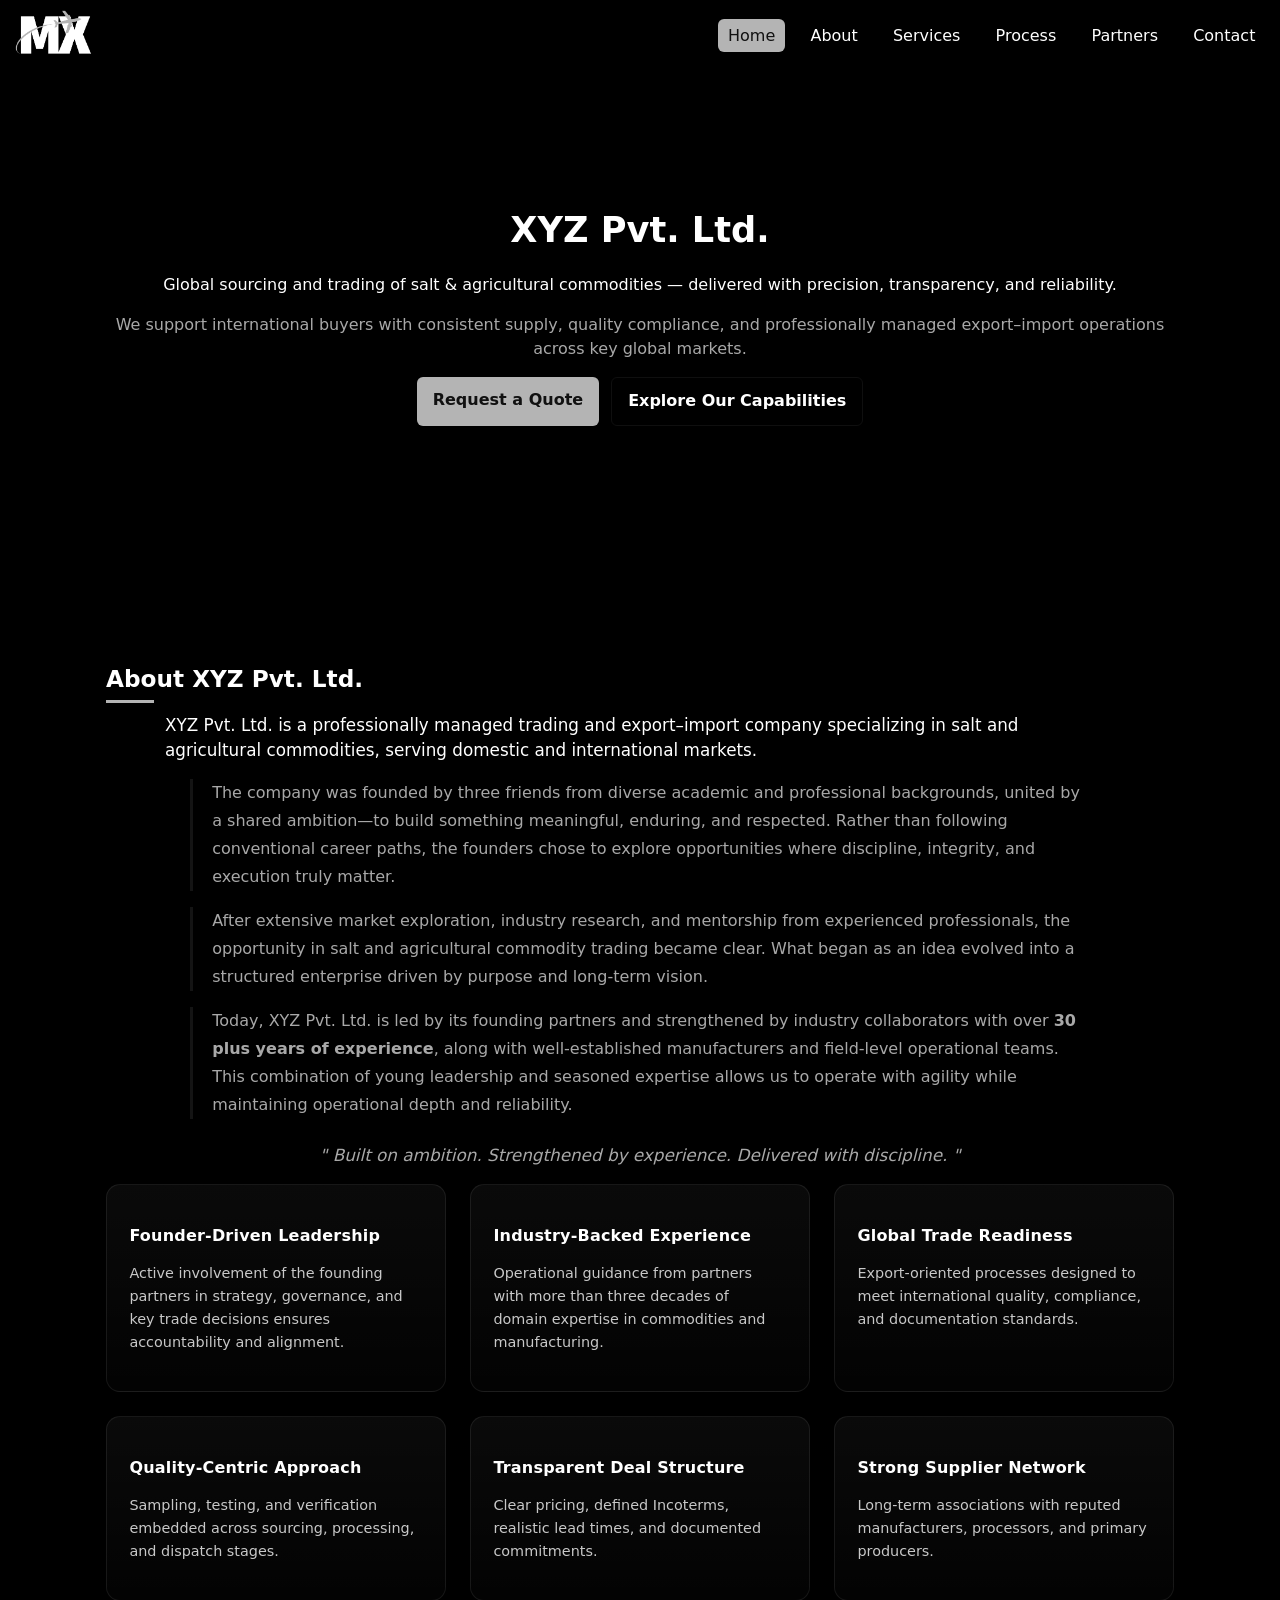
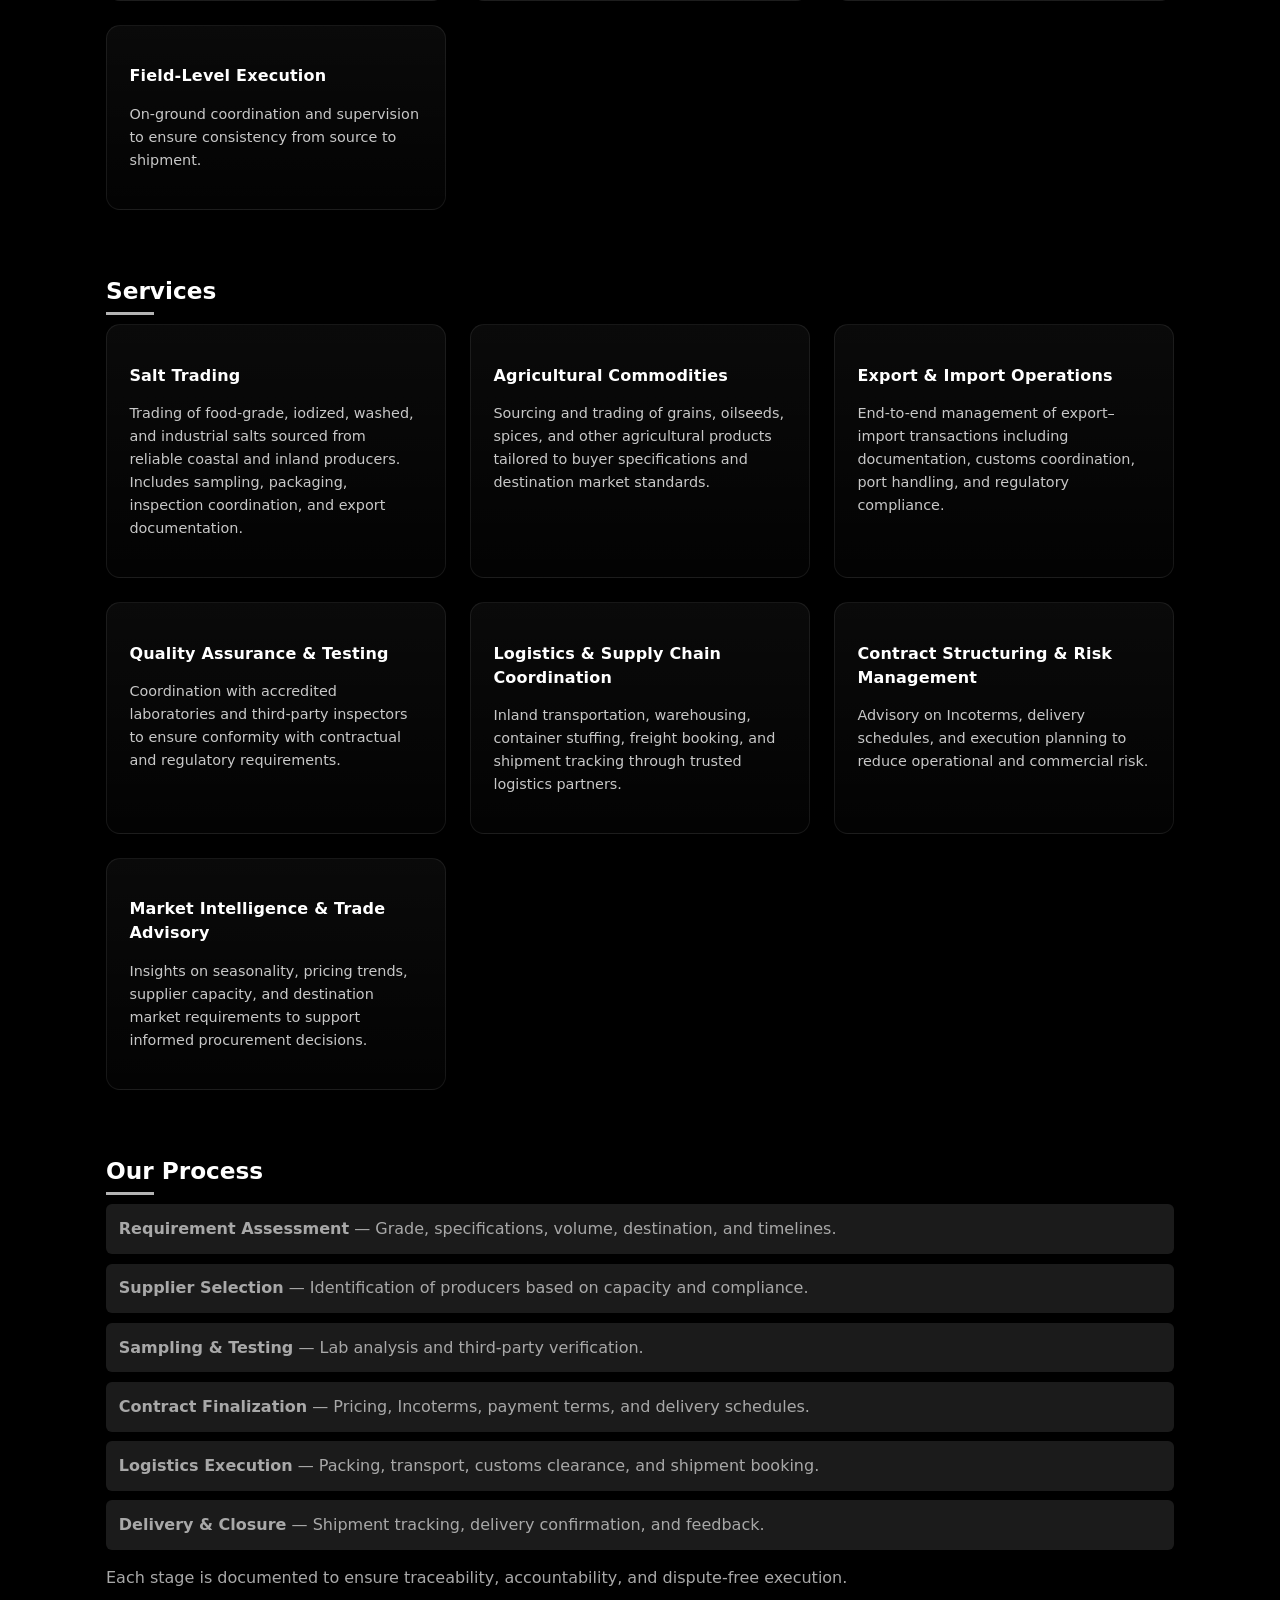
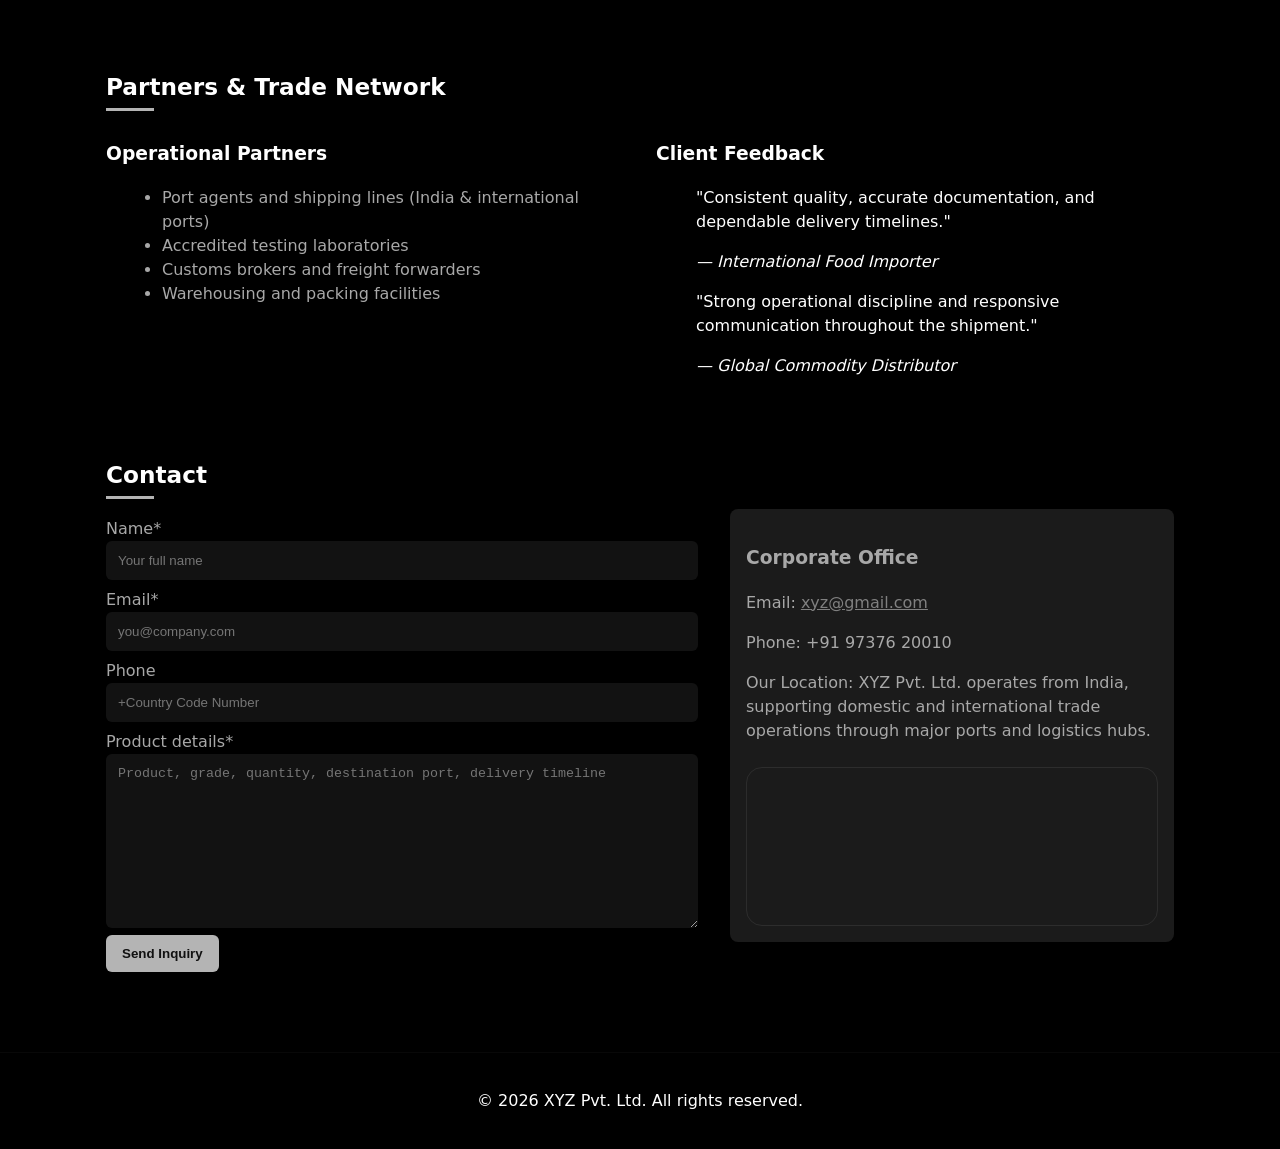
==== index.html @ b4ef2057 "first" ====
<!DOCTYPE html>
<html lang="en">

<head>
  <meta charset="utf-8" />
  <meta name="viewport" content="width=device-width,initial-scale=1" />
  <meta name="description"
    content="XYZ Pvt. Ltd. — trusted global trader of salt & agricultural commodities. Quality sourcing, compliance, logistics and export-import solutions." />
  <title>XYZ Pvt. Ltd. — Salt & Agricultural Commodities</title>
  <link rel="stylesheet" href="style.css" />
</head>

<body>

  <!-- Preloader -->
  <!-- <div id="preloader" class="preloader" aria-hidden="false">
    <div class="preloader-inner">
      <img id="preloader-logo" src="image/placeholder.png" alt="XYZ Pvt. Ltd. logo" onerror="this.style.display='none'">
      <div id="preloader-text" class="preloader-text">XYZ Pvt. Ltd.</div>
    </div>
  </div> -->

  <!-- Header / Navbar -->
  <header class="site-header">
    <nav class="navbar" role="navigation" aria-label="Main navigation">
      <div class="brand">
        <a href="#home" data-scroll>
          <img src="image/logo.png" alt="XYZ Pvt. Ltd. logo" class="logo" id="logo-header"
            onerror="this.style.display='none'">
        </a>
        <span id="firm-name" class="firm-name sr-only">XYZ Pvt. Ltd.</span>
      </div>

      <button id="nav-toggle" class="nav-toggle" aria-expanded="false" aria-controls="main-nav"
        aria-label="Toggle navigation">
        ☰
      </button>

      <ul id="main-nav" class="nav-links">
        <li><a href="#home" data-scroll>Home</a></li>
        <li><a href="#about" data-scroll>About</a></li>
        <li><a href="#services" data-scroll>Services</a></li>
        <li><a href="#process" data-scroll>Process</a></li>
        <li><a href="#partners" data-scroll>Partners</a></li>
        <li><a href="#contact" data-scroll>Contact</a></li>
      </ul>
    </nav>
  </header>

  <!-- Main -->
  <main>

    <!-- Home -->
    <section id="home" class="section hero">
      <div class="container hero-inner">
        <h1>XYZ Pvt. Ltd.</h1>
        <p class="lead">
          Global sourcing and trading of <span class="accent">salt</span> &amp; agricultural commodities —
          delivered with precision, transparency, and reliability.
        </p>
        <p class="muted">
          We support international buyers with consistent supply, quality compliance, and
          professionally managed export–import operations across key global markets.
        </p>
        <div class="hero-cta">
          <a class="btn" href="#contact" data-scroll>Request a Quote</a>
          <a class="btn ghost" href="#services" data-scroll>Explore Our Capabilities</a>
        </div>
      </div>
    </section>

    <!-- About -->
    <!-- <section id="about" class="section about">
      <div class="container">
        <h2 class="heading">About XYZ Pvt. Ltd.</h2>
        <p class="lead">
          XYZ Pvt. Ltd. is a professionally managed trading and export–import company specializing in
          salt and agricultural commodities for industrial, food, and commercial applications.
        </p>
        <p class="lead">
          Our business is built on disciplined sourcing, quality assurance, and structured logistics.
          We work closely with producers, processors, laboratories, and logistics partners to ensure
          that every shipment meets agreed specifications, regulatory standards, and delivery timelines.
        </p>

        <div class="grid-3">
          <article class="card">
            <h3>Global Reach</h3>
            <p>
              Active trade channels across domestic and international markets,
              supported by port-based logistics and export-ready supply chains.
            </p>
          </article>
          <article class="card">
            <h3>Quality & Compliance</h3>
            <p>
              Sampling, laboratory testing, documentation, and third-party inspection
              aligned with food-grade, industrial, and export standards.
            </p>
          </article>
          <article class="card">
            <h3>Professional Governance</h3>
            <p>
              Transparent pricing, clear contracts, defined Incoterms,
              and realistic delivery commitments for predictable outcomes.
            </p>
          </article>
        </div>
      </div>
    </section> -->

    <section id="about" class="section about">
      <div class="container">
        <h2 class="heading">About XYZ Pvt. Ltd.</h2>

        <p class="lead">
          XYZ Pvt. Ltd. is a professionally managed trading and export–import company
          specializing in salt and agricultural commodities, serving domestic and
          international markets.
        </p>

        <p class="story">
          The company was founded by three friends from diverse academic and professional
          backgrounds, united by a shared ambition—to build something meaningful,
          enduring, and respected. Rather than following conventional career paths,
          the founders chose to explore opportunities where discipline, integrity,
          and execution truly matter.
        </p>

        <p class="story">
          After extensive market exploration, industry research, and mentorship from
          experienced professionals, the opportunity in salt and agricultural
          commodity trading became clear. What began as an idea evolved into a
          structured enterprise driven by purpose and long-term vision.
        </p>

        <p class="story">
          Today, XYZ Pvt. Ltd. is led by its founding partners and strengthened by
          industry collaborators with over <strong>30 plus years of experience</strong>,
          along with well-established manufacturers and field-level operational teams.
          This combination of young leadership and seasoned expertise allows us to
          operate with agility while maintaining operational depth and reliability.
        </p>

        <p class="muted lead">
          " Built on ambition. Strengthened by experience. Delivered with discipline. "
        </p>

        <div class="grid-3">
          <article class="card">
            <h3>Founder-Driven Leadership</h3>
            <p>
              Active involvement of the founding partners in strategy, governance,
              and key trade decisions ensures accountability and alignment.
            </p>
          </article>

          <article class="card">
            <h3>Industry-Backed Experience</h3>
            <p>
              Operational guidance from partners with more than three decades of
              domain expertise in commodities and manufacturing.
            </p>
          </article>

          <article class="card">
            <h3>Global Trade Readiness</h3>
            <p>
              Export-oriented processes designed to meet international quality,
              compliance, and documentation standards.
            </p>
          </article>

          <article class="card">
            <h3>Quality-Centric Approach</h3>
            <p>
              Sampling, testing, and verification embedded across sourcing,
              processing, and dispatch stages.
            </p>
          </article>

          <article class="card">
            <h3>Transparent Deal Structure</h3>
            <p>
              Clear pricing, defined Incoterms, realistic lead times, and documented
              commitments.
            </p>
          </article>

          <article class="card">
            <h3>Strong Supplier Network</h3>
            <p>
              Long-term associations with reputed manufacturers, processors, and
              primary producers.
            </p>
          </article>

          <article class="card">
            <h3>Field-Level Execution</h3>
            <p>
              On-ground coordination and supervision to ensure consistency from
              source to shipment.
            </p>
          </article>
        </div>
      </div>
    </section>


    <!-- Services -->
    <!-- <section id="services" class="section services">
      <div class="container">
        <h2 class="heading">Services</h2>

        <div class="service-list">
          <div class="service">
            <h3>Salt Trading</h3>
            <p>
              Trading of food-grade, iodized, washed, and industrial salts sourced from
              reliable coastal and inland producers. Services include sampling, packaging,
              inspection coordination, and export documentation.
            </p>
          </div>

          <div class="service">
            <h3>Agricultural Commodities</h3>
            <p>
              Sourcing and trading of grains, oilseeds, spices, and other agricultural products.
              Bulk contracts, quality verification, and shipment planning tailored to buyer requirements.
            </p>
          </div>

          <div class="service">
            <h3>Export & Import Operations</h3>
            <p>
              End-to-end management of export–import transactions including documentation,
              customs coordination, port handling, and regulatory compliance.
            </p>
          </div>

          <div class="service">
            <h3>Logistics & Warehousing</h3>
            <p>
              Inland transportation, consolidation, port warehousing, container stuffing,
              and ocean freight coordination through trusted logistics partners.
            </p>
          </div>

          <div class="service">
            <h3>Market Intelligence & Support</h3>
            <p>
              Guidance on seasonal availability, pricing trends, supplier capacity,
              and destination market requirements to support informed procurement decisions.
            </p>
          </div>
        </div>
      </div>
    </section> -->

    <section id="services" class="section services">
      <div class="container">
        <h2 class="heading">Services</h2>

        <div class="grid-3">
          <div class="card">
            <h3>Salt Trading</h3>
            <p>
              Trading of food-grade, iodized, washed, and industrial salts sourced from
              reliable coastal and inland producers. Includes sampling, packaging,
              inspection coordination, and export documentation.
            </p>
          </div>

          <div class="card">
            <h3>Agricultural Commodities</h3>
            <p>
              Sourcing and trading of grains, oilseeds, spices, and other agricultural
              products tailored to buyer specifications and destination market standards.
            </p>
          </div>

          <div class="card">
            <h3>Export & Import Operations</h3>
            <p>
              End-to-end management of export–import transactions including documentation,
              customs coordination, port handling, and regulatory compliance.
            </p>
          </div>

          <div class="card">
            <h3>Quality Assurance & Testing</h3>
            <p>
              Coordination with accredited laboratories and third-party inspectors to
              ensure conformity with contractual and regulatory requirements.
            </p>
          </div>

          <div class="card">
            <h3>Logistics & Supply Chain Coordination</h3>
            <p>
              Inland transportation, warehousing, container stuffing, freight booking,
              and shipment tracking through trusted logistics partners.
            </p>
          </div>

          <div class="card">
            <h3>Contract Structuring & Risk Management</h3>
            <p>
              Advisory on Incoterms, delivery schedules, and execution planning to
              reduce operational and commercial risk.
            </p>
          </div>

          <div class="card">
            <h3>Market Intelligence & Trade Advisory</h3>
            <p>
              Insights on seasonality, pricing trends, supplier capacity, and destination
              market requirements to support informed procurement decisions.
            </p>
          </div>
        </div>
      </div>
    </section>


    <!-- Process -->
    <section id="process" class="section process">
      <div class="container">
        <h2 class="heading">Our Process</h2>

        <ol class="process-steps">
          <li><strong>Requirement Assessment</strong> — Grade, specifications, volume, destination, and timelines.</li>
          <li><strong>Supplier Selection</strong> — Identification of producers based on capacity and compliance.</li>
          <li><strong>Sampling & Testing</strong> — Lab analysis and third-party verification.</li>
          <li><strong>Contract Finalization</strong> — Pricing, Incoterms, payment terms, and delivery schedules.</li>
          <li><strong>Logistics Execution</strong> — Packing, transport, customs clearance, and shipment booking.</li>
          <li><strong>Delivery & Closure</strong> — Shipment tracking, delivery confirmation, and feedback.</li>
        </ol>

        <p class="muted">
          Each stage is documented to ensure traceability, accountability, and dispute-free execution.
        </p>
      </div>
    </section>


    <!-- Partners -->
    <section id="partners" class="section partners">
      <div class="container">
        <h2 class="heading">Partners & Trade Network</h2>

        <div class="grid-2">
          <div>
            <h3>Operational Partners</h3>
            <ul class="muted">
              <li>Port agents and shipping lines (India & international ports)</li>
              <li>Accredited testing laboratories</li>
              <li>Customs brokers and freight forwarders</li>
              <li>Warehousing and packing facilities</li>
            </ul>
          </div>

          <div>
            <h3>Client Feedback</h3>
            <blockquote>
              <p>
                "Consistent quality, accurate documentation, and dependable delivery timelines."
              </p>
              <cite>— International Food Importer</cite>
            </blockquote>
            <blockquote>
              <p>
                "Strong operational discipline and responsive communication throughout the shipment."
              </p>
              <cite>— Global Commodity Distributor</cite>
            </blockquote>
          </div>
        </div>
      </div>
    </section>

    <!-- Contact -->
    <section id="contact" class="section contact-section">
      <div class="container">
        <h2 class="heading">Contact</h2>

        <div class="contact-grid">
          <form id="contactForm" class="form" aria-label="Contact form">
            <label for="name">Name*</label>
            <input id="name" name="name" type="text" required placeholder="Your full name" />

            <label for="email">Email*</label>
            <input id="email" name="email" type="email" required placeholder="you@company.com" />

            <label for="phone">Phone</label>
            <input id="phone" name="phone" type="tel" placeholder="+Country Code Number" />

            <label for="message">Product details*</label>
            <textarea id="message" name="message" rows="10" required
              placeholder="Product, grade, quantity, destination port, delivery timeline"></textarea>

            <button type="submit" class="btn">Send Inquiry</button>
            <p id="form-status" class="form-status" aria-live="polite"></p>
          </form>

          <aside class="contact-info">
            <h3>Corporate Office</h3>
            <p>Email: <a href="mailto:xyz@gmail.com">xyz@gmail.com</a></p>
            <p>Phone: +91 97376 20010</p>
            <!-- <div class="container"> -->
        <p class="muted">
          Our Location: XYZ Pvt. Ltd. operates from India, supporting domestic and international
          trade operations through major ports and logistics hubs.
        </p>

        <div class="map-wrapper">
          <iframe
            src="https://www.google.com/maps/embed?pb=!1m18!1m12!1m3!1d692.6682252369142!2d72.84604898064352!3d21.262057048034613!2m3!1f0!2f0!3f0!3m2!1i1024!2i768!4f13.1!3m3!1m2!1s0x3be049526414a4d9%3A0xac542e22369ca50b!2sCity%20Heart%20Commercial!5e0!3m2!1sen!2sin!4v1771260031840!5m2!1sen!2sin"
            width=auto height="auto" style="border:0;" allowfullscreen="" loading="lazy"
            referrerpolicy="no-referrer-when-downgrade"></iframe>
        </div>
      <!-- </div> -->
            
          </aside>
        </div>
      </div>
    </section>

    <!-- Map
    <section id="map" class="section map-section">
      <div class="container">
        <h2 class="heading">Our Location</h2>

        <p class="muted">
          XYZ Pvt. Ltd. operates from India, supporting domestic and international
          trade operations through major ports and logistics hubs.
        </p>

        <div class="map-wrapper">
          <iframe
            src="https://www.google.com/maps/embed?pb=!1m18!1m12!1m3!1d692.6682252369142!2d72.84604898064352!3d21.262057048034613!2m3!1f0!2f0!3f0!3m2!1i1024!2i768!4f13.1!3m3!1m2!1s0x3be049526414a4d9%3A0xac542e22369ca50b!2sCity%20Heart%20Commercial!5e0!3m2!1sen!2sin!4v1771260031840!5m2!1sen!2sin"
            width="1050" height="450" style="border:0;" allowfullscreen="" loading="lazy"
            referrerpolicy="no-referrer-when-downgrade"></iframe>
        </div>
      </div>
    </section> -->


  </main>

  <!-- Footer -->
  <footer class="site-footer">
    <div class="container footer-inner">
      <p>
        &copy; <span id="year"></span> XYZ Pvt. Ltd. All rights reserved.
      </p>
    </div>
  </footer>

  <button class="scroll-to-top" id="backToTop" aria-label="Back to top">↑</button>

  <script src="script.js"></script>
</body>

</html>
---- style.css ----
/* style.css - black/white corporate with orange accent */
/* Variables */
:root {
  --bg: #000000;
  --panel: #1b1b1b;
  --muted: #a8a8a8;
  --muted1: #c8c8c8;
  --accent: #b4b4b4;   /*off white */
  --white: #ffffff;
  --max-w: 1100px;
  --radius: 8px;
}

/* Reset & base */
* {
  box-sizing: border-box
}

html,
body {
  height: 100%
}

body {
  margin: 0;
  background: var(--bg);
  color: var(--white);
  font-family: Inter, system-ui, -apple-system, 'Segoe UI', Roboto, 'Helvetica Neue', Arial;
  -webkit-font-smoothing: antialiased;
  -moz-osx-font-smoothing: grayscale;
  line-height: 1.5;
}

.container {
  max-width: var(--max-w);
  margin: 0 auto;
  padding: 0 1rem
}

/* Preloader */
.preloader {
  position: fixed;
  inset: 0;
  display: flex;
  align-items: center;
  justify-content: center;
  background: #000;
  z-index: 9999;
  transition: opacity .45s ease;
}

.preloader-inner {
  text-align: center
}

.preloader img {
  height: 100px;
  display: block;
  margin: 0 auto 0.5rem;
  filter: drop-shadow(0 6px 20px rgba(0, 0, 0, 0.6))
}

.preloader-text {
  font-weight: 700;
  font-size: 1.25rem;
  color: var(--white);
  opacity: .95
}

/* Header */
nav {
  transition: top 0.4s ease;
  position: sticky;
  top: 0;
  width: 100%;
  z-index: 999;
}
/* Transparent Navbar with blur */
.navbar {
  position: fixed;
  top: 0;
  width: 100%;
  display: flex;
  justify-content: space-between;
  align-items: center;
  padding: 10px 15px;
  background: transparent;
  transition: top 0.4s ease-in-out;
  z-index: 1000;
}

.navbar.scrolled {
  background: rgba(0, 0, 0, 0.6);
  backdrop-filter: blur(8px);
}

.nav-hidden {
  top: -100px;
}

.site-header {
  position: sticky;
  top: 0;
  z-index: 900;
  background: linear-gradient(180deg, rgba(0, 0, 0, 0.65), rgba(0, 0, 0, 0.35))
}

.brand {
  display: flex;
  align-items: center;
  gap: 0.75rem
}

.logo {
  height: 45px
}

.firm-name {
  font-weight: 700;
  color: var(--white)
}

.nav-toggle {
  display: none;
  background: none;
  border: 0;
  color: var(--white);
  font-size: 1.2rem;
  float: right
}

.nav-links {
  display: flex;
  gap: 1rem;
  list-style: none;
  padding: 0;
  margin: 0
}

.nav-links a {
  color: var(--white);
  text-decoration: none;
  padding: 0.45rem 0.6rem;
  border-radius: 6px;
  transition: all .2s
}

.nav-links a:hover,
.nav-links a.active {
  color: #111;
  background: var(--accent)
}

/* Hero */
.hero {
  min-height: 70vh;
  display: flex;
  align-items: center;
  justify-content: center;
  background-image: linear-gradient(rgba(0, 0, 0, .6), rgba(0, 0, 0, .45)), url('https://via.placeholder.com/1600x900?text=Global+Trade');
  background-size: cover;
  background-position: center;
  padding: 3rem 0
}

.hero-inner {
  text-align: center;
  padding: 3rem 0
}

.hero h1 {
  font-size: 2.2rem;
  margin: 0 0 0.6rem
}


                          .about .lead {
                            width: 950px;
                            font-size: 1.05rem;
                            font-weight: 500;
                            color: var(--white);
                            margin-top: 1.5rem;
                            margin-bottom: 1.5rem;
                            margin: 0 auto 1rem
                          }
                          
                          .about .story {
                            max-width: 900px;
                            line-height: 1.75;
                            color: var(--muted);
                            margin-bottom: 1.2rem;
                            margin: 0 auto 1rem
                          }                            

                          .about .container > p:not(.lead, .muted) {
                            border-left: 3px solid rgba(255, 255, 255, 0.08);
                            padding-left: 1.2rem;
                          }

                          .card {
                            background: linear-gradient(
                              180deg,
                              rgba(255, 255, 255, 0.04),
                              rgba(255, 255, 255, 0.01)
                            );
                            border: 1px solid rgba(255, 255, 255, 0.08);
                            border-radius: 14px;
                            padding: 1.4rem;
                            transition: transform 0.3s ease, box-shadow 0.3s ease;
                          }

                          .card:hover {
                            transform: translateY(-6px);
                            box-shadow: 0 10px 30px rgba(0, 0, 0, 0.6);
                          }

                          .card h3 {
                            font-size: 1rem;
                            font-weight: 600;
                            margin-bottom: 0.6rem;
                            letter-spacing: 0.2px;
                          }

                          .card p {
                            font-size: 0.9rem;
                            line-height: 1.6;
                            color: var(--muted1);
                          }

                          .grid-3 {
                            display: grid;
                            grid-template-columns: repeat(auto-fit, minmax(260px, 1fr));
                            gap: 1.5rem;
                          }

                          .grid-2 {
                            display: grid;
                            grid-template-columns: 1fr 1fr;
                            gap: 2rem
                          }

                          .about .muted {
                            font-style: italic;
                            color: var(--muted);  
                            margin-top: 1.5rem;
                            text-align: center;
                          }

.hero-cta {
  margin-top: 1rem;
  display: flex;
  gap: 0.75rem;
  justify-content: center
}

.btn {
  background: var(--accent);
  color: #111;
  padding: 0.7rem 1rem;
  border-radius: 6px;
  text-decoration: none;
  border: 0;
  font-weight: 600;
  cursor: pointer
}

.btn.ghost {
  background: transparent;
  border: 1px solid rgba(255, 255, 255, 0.06);
  color: var(--white)
}

.btn:hover {
  opacity: .95;
  transform: translateY(-2px)
}

/* Sections */
.section {
  padding: 2rem 0
}

.heading {
  position: relative;
  color: var(--white);
  font-size: 1.45rem;
  margin: 0 0 1rem;
  font-weight: 600
}

.heading::after {
  content: '';
  position: absolute;
  left: 0;
  top: 38px;
  width: 48px;
  height: 3px;
  background: var(--accent)
}

/* .grid-3 {
  display: grid;
  grid-template-columns: repeat(auto-fit, minmax(220px, 1fr));
  gap: 1rem;
  margin-top: 1rem
}

.grid-2 {
  display: grid;
  grid-template-columns: 1fr 1fr;
  gap: 2rem
}

.card {
  background: var(--panel);
  padding: 1rem;
  border-radius: var(--radius);
  text-align: left
} */

/* .service-list {
  display: grid;
  grid-template-columns: repeat(auto-fit, minmax(260px, 1fr));
  gap: 1rem
} */

/* .service {
  background: var(--panel);
  padding: 1rem;
  border-radius: 8px
} */

/* Process */
.process-steps {
  list-style: none;
  padding-left: 0;
  margin: 1rem 0
}

.process-steps li {
  background: #1b1b1b;
  padding: 0.8rem;
  border-radius: 6px;
  margin-bottom: 0.6rem;
  color: var(--muted)
}

/* Partners & testimonials */
.partners ul {
  color: var(--muted);
  margin-left: 1rem
}

.testimonials blockquote {
  background: var(--panel);
  padding: 1rem;
  border-left: 4px solid var(--accent);
  margin: 1rem 0;
  color: var(--white)
}

.testimonials cite {
  display: block;
  margin-top: 0.5rem;
  color: var(--muted)
}

/* Contact */
.contact-grid {
  display: grid;
  grid-template-columns: 1fr 0.75fr;
  gap: 2rem;
  align-items: start
}

.form input,
.form textarea {
  width: 100%;
  padding: 0.75rem;
  border-radius: 6px;
  border: none;
  background: #121212;
  color: var(--white)
}

.form label {
  display: block;
  margin-top: 0.5rem;
  color: var(--muted)
}

.form-status {
  margin-top: 0.6rem;
  color: var(--muted)
}

.contact-info {
  background: var(--panel);
  padding: 1rem;
  border-radius: 8px;
  color: var(--muted)
}
.contact-info a:link {
  color: gray;
  background-color: transparent;
  text-decoration: underline;
}

          .map-section {
            padding-bottom: 0;
          }

          .map-wrapper {
            margin-top: 1.5rem;
            border-radius: 16px;
            overflow: hidden;
            border: 1px solid rgba(255, 255, 255, 0.08);
          }

          .map-wrapper iframe {
            width: 100%;
            /* height: 420px; */
            border: 0;
            filter: grayscale(0.2) contrast(1.05);
          }


/* Footer */
.site-footer {
  border-top: 1px solid rgba(255, 255, 255, 0.03);
  padding: 1.25rem 0;
  margin-top: 2rem;
}

.footer-inner {
  display: flow-root;
  justify-content: space-between;
  align-items: center;
  text-align: center;
  gap: 1rem
}

/* Scroll-to-top */
.scroll-to-top {
  position: fixed;
  right: 18px;
  bottom: 18px;
  background: var(--accent);
  color: #111;
  border: none;
  padding: 0.6rem 0.8rem;
  border-radius: 8px;
  display: none;
  cursor: pointer;
  z-index: 800
}

/* Responsive */
@media(max-width:900px) {
  .grid-2 {
    grid-template-columns: 1fr
  }

  .contact-grid {
    grid-template-columns: 1fr
  }
}

@media(max-width:720px) {
  .nav-links {
    display: none;
    position: absolute;
    right: 12px;
    top: 64px;
    flex-direction: column;
    background: rgba(10, 10, 10, 0.95);
    padding: 0.75rem;
    text-align: right;
    border-radius: 8px
  }

  .nav-toggle {
    display: block
  }

  .hero h1 {
    font-size: 1.5rem
  }

  .hero-inner {
    padding: 2rem 0
  }

  .footer-inner {
    flex-direction: column;
    gap: 0.25rem;
    text-align: center
  }
}

/* Utility */
.sr-only {
  position: absolute;
  width: 1px;
  height: 1px;
  padding: 0;
  margin: -1px;
  overflow: hidden;
  clip: rect(0, 0, 0, 0);
  white-space: nowrap;
  border: 0
}

.muted {
  color: var(--muted)
}
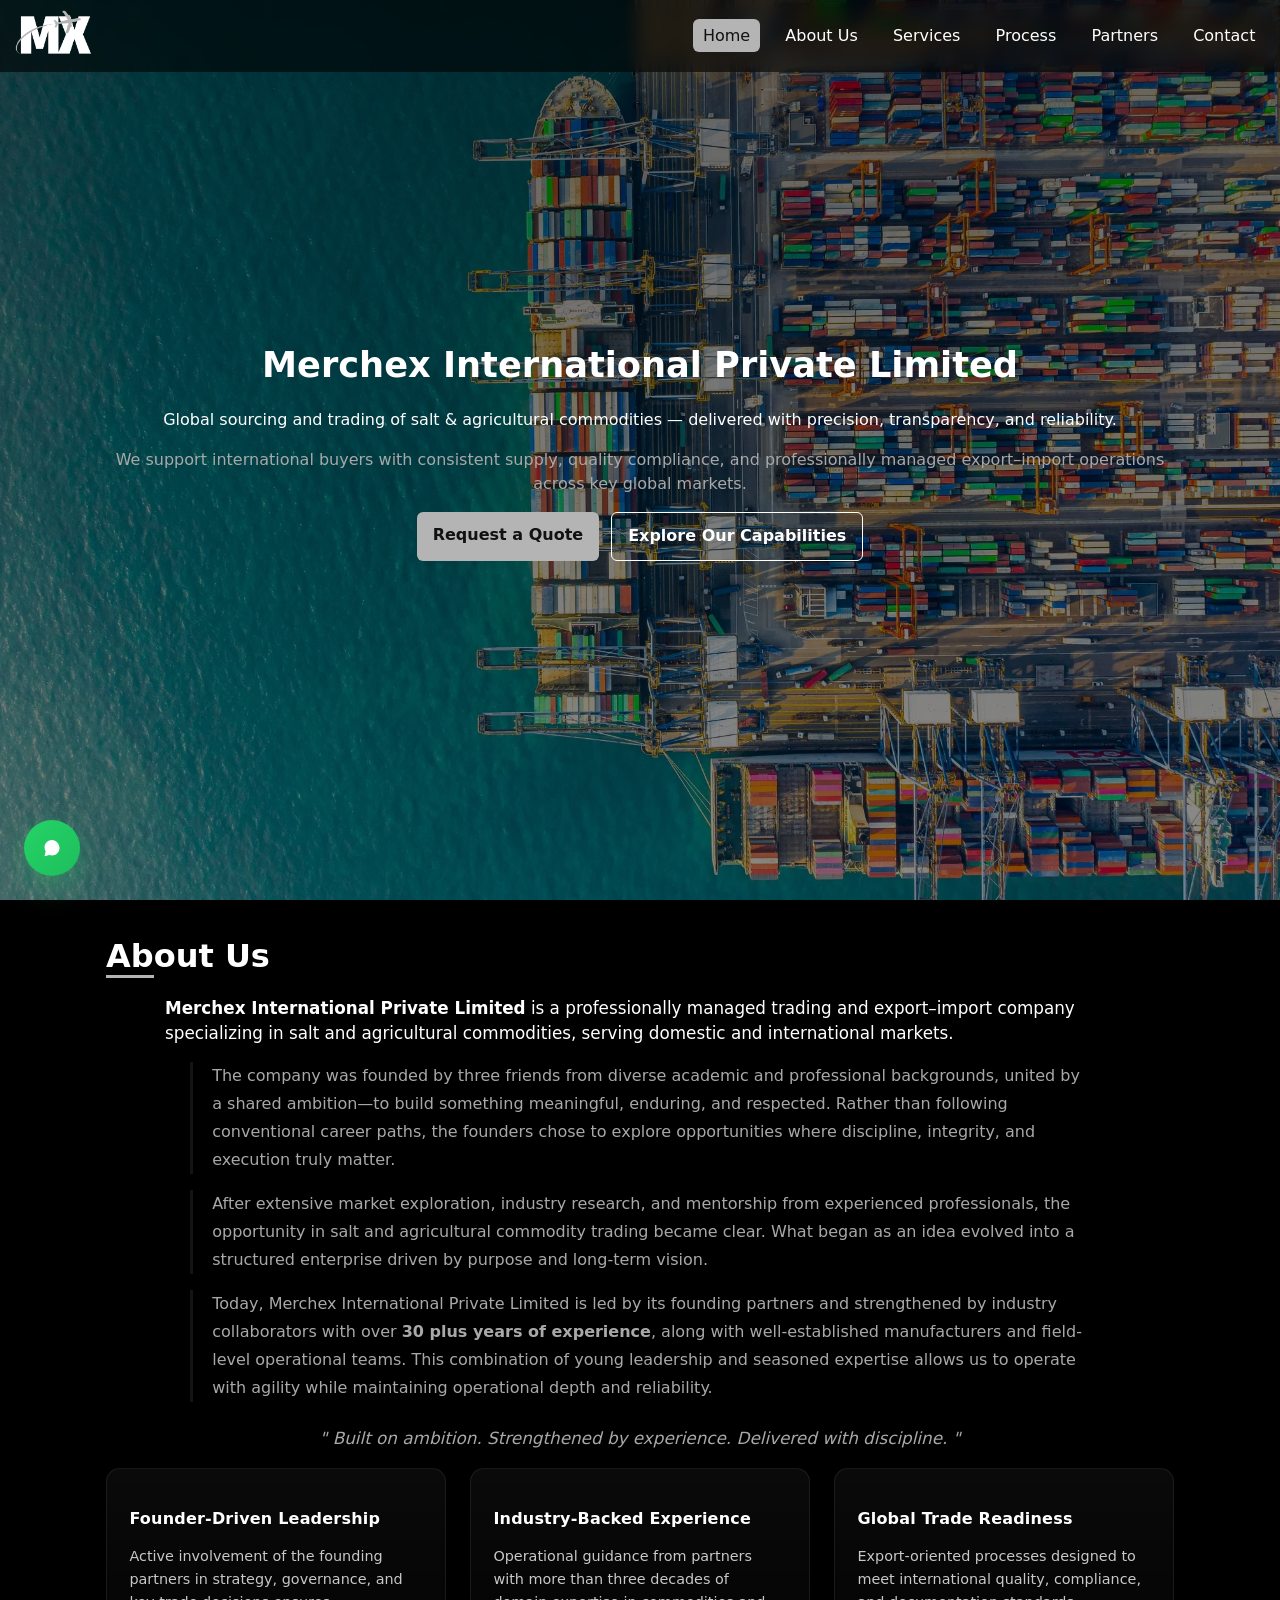
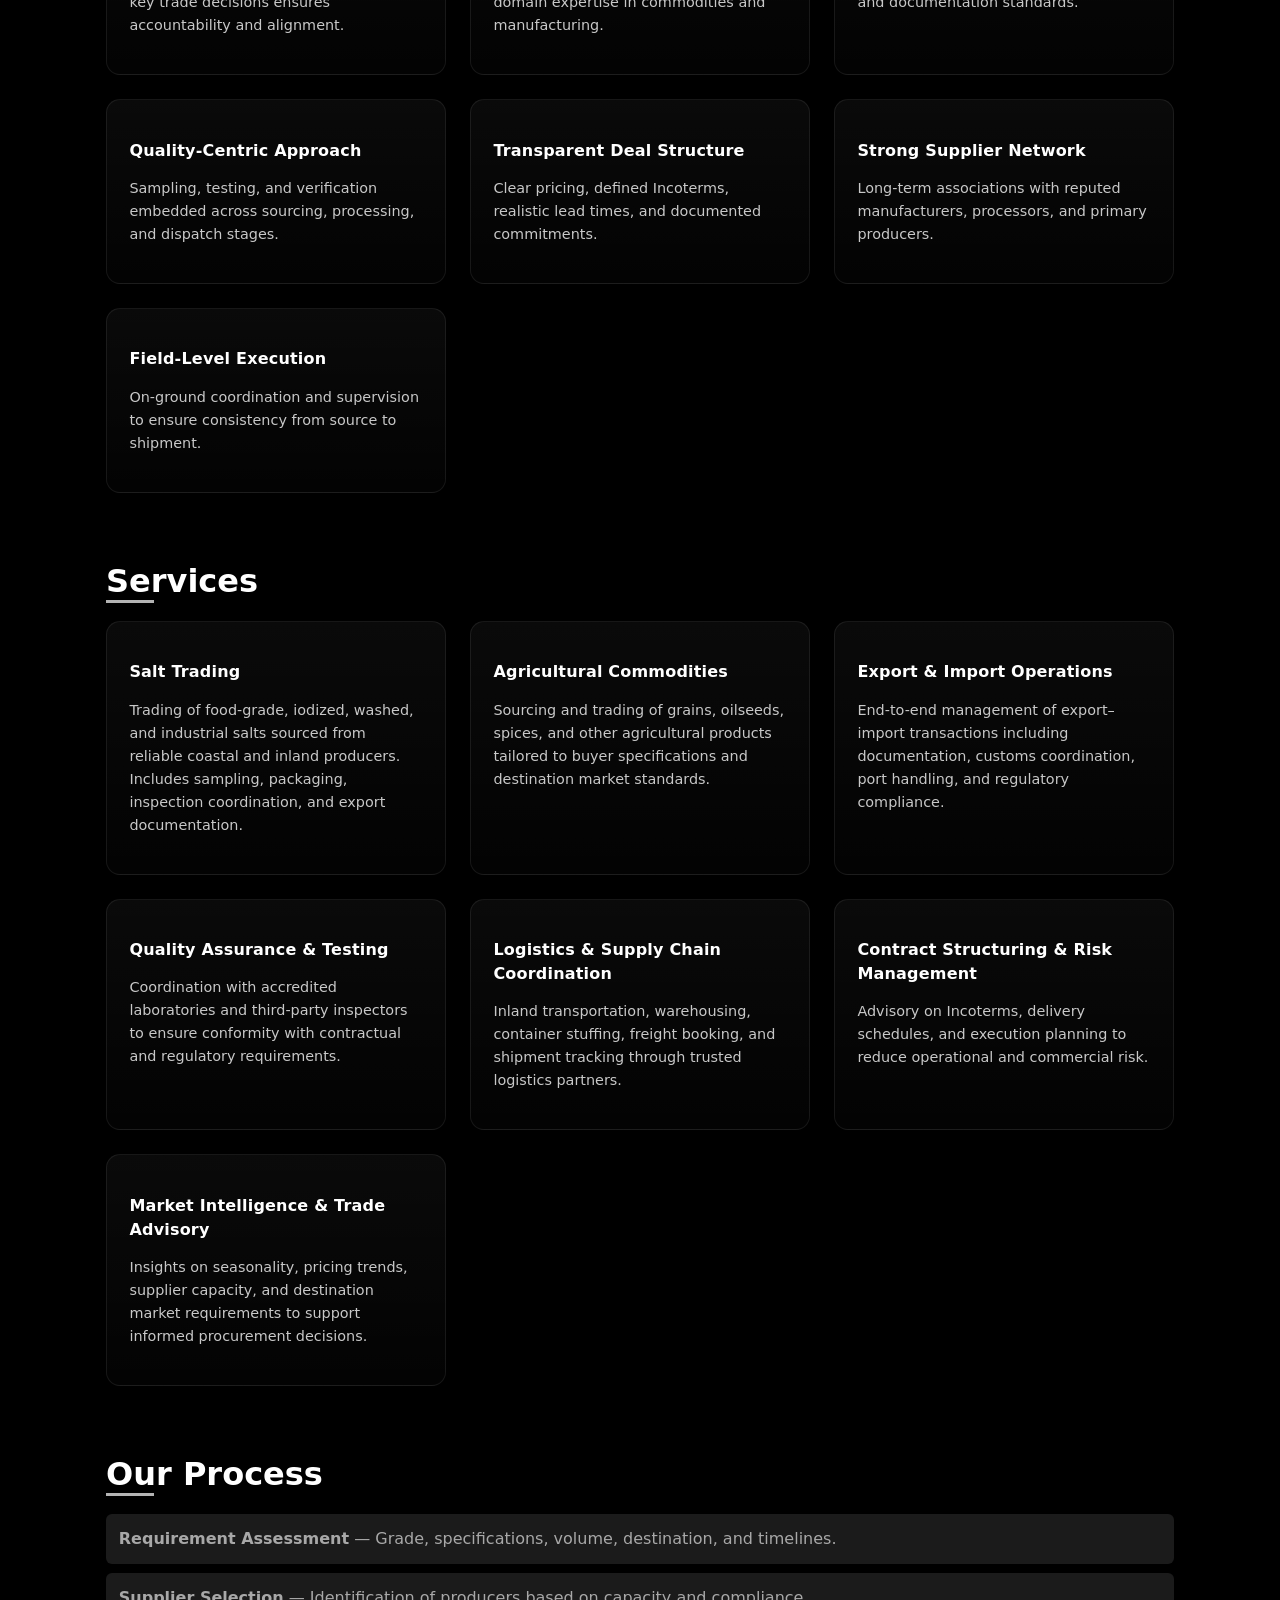
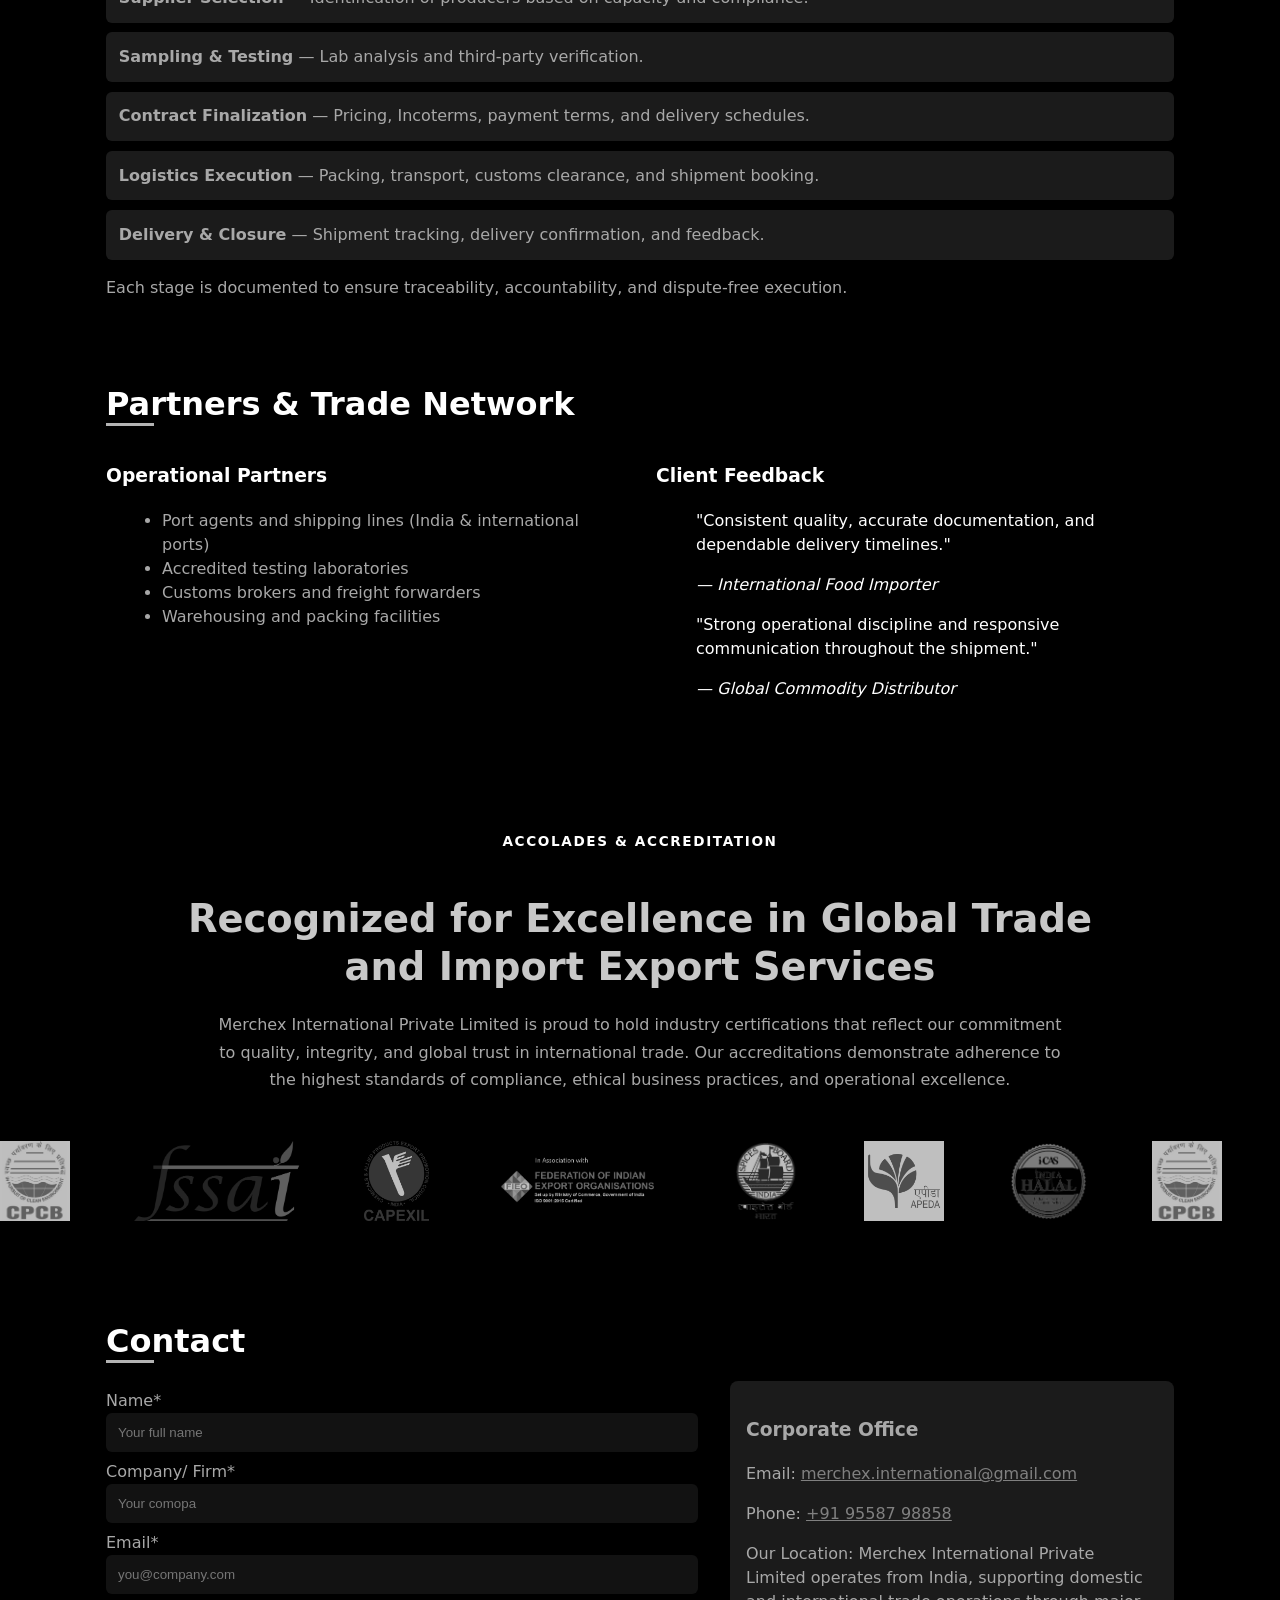
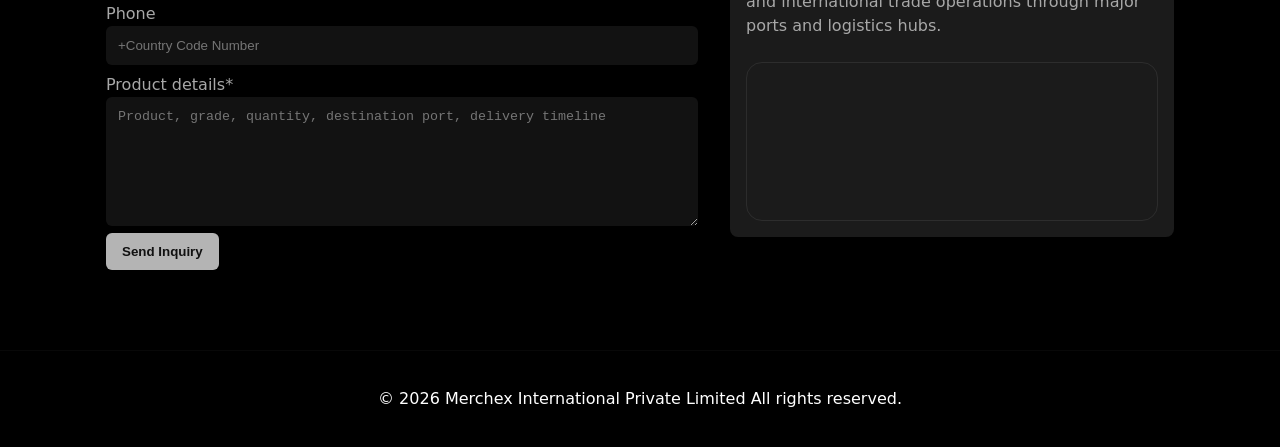
==== commit 1ce1246a: "v2" ====
--- a/index.html
+++ b/index.html
@@ -5,30 +5,31 @@
   <meta charset="utf-8" />
   <meta name="viewport" content="width=device-width,initial-scale=1" />
   <meta name="description"
-    content="XYZ Pvt. Ltd. — trusted global trader of salt & agricultural commodities. Quality sourcing, compliance, logistics and export-import solutions." />
-  <title>XYZ Pvt. Ltd. — Salt & Agricultural Commodities</title>
+    content="Merchex International Private Limited — trusted global trader of salt & agricultural commodities. Quality sourcing, compliance, logistics and export-import solutions." />
+  <title>Merchex International Private Limited — Salt & Agricultural Commodities</title>
   <link rel="stylesheet" href="style.css" />
 </head>
 
 <body>
 
   <!-- Preloader -->
-  <!-- <div id="preloader" class="preloader" aria-hidden="false">
+  <div id="preloader" class="preloader" aria-hidden="false">
     <div class="preloader-inner">
-      <img id="preloader-logo" src="image/placeholder.png" alt="XYZ Pvt. Ltd. logo" onerror="this.style.display='none'">
-      <div id="preloader-text" class="preloader-text">XYZ Pvt. Ltd.</div>
+      <img id="preloader-logo" src="image/placeholder.png" alt="Merchex International Private Limited logo"
+        onerror="this.style.display='none'">
+      <div id="preloader-text" class="preloader-text">Merchex International Private Limited</div>
     </div>
-  </div> -->
+  </div>
 
   <!-- Header / Navbar -->
   <header class="site-header">
     <nav class="navbar" role="navigation" aria-label="Main navigation">
       <div class="brand">
         <a href="#home" data-scroll>
-          <img src="image/logo.png" alt="XYZ Pvt. Ltd. logo" class="logo" id="logo-header"
+          <img src="image/logo.png" alt="Merchex International Private Limited logo" class="logo" id="logo-header"
             onerror="this.style.display='none'">
         </a>
-        <span id="firm-name" class="firm-name sr-only">XYZ Pvt. Ltd.</span>
+        <span id="firm-name" class="firm-name sr-only">Merchex International Private Limited</span>
       </div>
 
       <button id="nav-toggle" class="nav-toggle" aria-expanded="false" aria-controls="main-nav"
@@ -38,7 +39,7 @@
 
       <ul id="main-nav" class="nav-links">
         <li><a href="#home" data-scroll>Home</a></li>
-        <li><a href="#about" data-scroll>About</a></li>
+        <li><a href="#about" data-scroll>About Us</a></li>
         <li><a href="#services" data-scroll>Services</a></li>
         <li><a href="#process" data-scroll>Process</a></li>
         <li><a href="#partners" data-scroll>Partners</a></li>
@@ -53,7 +54,7 @@
     <!-- Home -->
     <section id="home" class="section hero">
       <div class="container hero-inner">
-        <h1>XYZ Pvt. Ltd.</h1>
+        <h1>Merchex International Private Limited</h1>
         <p class="lead">
           Global sourcing and trading of <span class="accent">salt</span> &amp; agricultural commodities —
           delivered with precision, transparency, and reliability.
@@ -70,51 +71,12 @@
     </section>
 
     <!-- About -->
-    <!-- <section id="about" class="section about">
-      <div class="container">
-        <h2 class="heading">About XYZ Pvt. Ltd.</h2>
+    <section id="about" class="section about">
+      <div class="container">
+        <h2 class="heading">About Us</h2>
+
         <p class="lead">
-          XYZ Pvt. Ltd. is a professionally managed trading and export–import company specializing in
-          salt and agricultural commodities for industrial, food, and commercial applications.
-        </p>
-        <p class="lead">
-          Our business is built on disciplined sourcing, quality assurance, and structured logistics.
-          We work closely with producers, processors, laboratories, and logistics partners to ensure
-          that every shipment meets agreed specifications, regulatory standards, and delivery timelines.
-        </p>
-
-        <div class="grid-3">
-          <article class="card">
-            <h3>Global Reach</h3>
-            <p>
-              Active trade channels across domestic and international markets,
-              supported by port-based logistics and export-ready supply chains.
-            </p>
-          </article>
-          <article class="card">
-            <h3>Quality & Compliance</h3>
-            <p>
-              Sampling, laboratory testing, documentation, and third-party inspection
-              aligned with food-grade, industrial, and export standards.
-            </p>
-          </article>
-          <article class="card">
-            <h3>Professional Governance</h3>
-            <p>
-              Transparent pricing, clear contracts, defined Incoterms,
-              and realistic delivery commitments for predictable outcomes.
-            </p>
-          </article>
-        </div>
-      </div>
-    </section> -->
-
-    <section id="about" class="section about">
-      <div class="container">
-        <h2 class="heading">About XYZ Pvt. Ltd.</h2>
-
-        <p class="lead">
-          XYZ Pvt. Ltd. is a professionally managed trading and export–import company
+          <strong> Merchex International Private Limited</strong> is a professionally managed trading and export–import company
           specializing in salt and agricultural commodities, serving domestic and
           international markets.
         </p>
@@ -135,7 +97,7 @@
         </p>
 
         <p class="story">
-          Today, XYZ Pvt. Ltd. is led by its founding partners and strengthened by
+          Today, Merchex International Private Limited is led by its founding partners and strengthened by
           industry collaborators with over <strong>30 plus years of experience</strong>,
           along with well-established manufacturers and field-level operational teams.
           This combination of young leadership and seasoned expertise allows us to
@@ -208,55 +170,6 @@
 
 
     <!-- Services -->
-    <!-- <section id="services" class="section services">
-      <div class="container">
-        <h2 class="heading">Services</h2>
-
-        <div class="service-list">
-          <div class="service">
-            <h3>Salt Trading</h3>
-            <p>
-              Trading of food-grade, iodized, washed, and industrial salts sourced from
-              reliable coastal and inland producers. Services include sampling, packaging,
-              inspection coordination, and export documentation.
-            </p>
-          </div>
-
-          <div class="service">
-            <h3>Agricultural Commodities</h3>
-            <p>
-              Sourcing and trading of grains, oilseeds, spices, and other agricultural products.
-              Bulk contracts, quality verification, and shipment planning tailored to buyer requirements.
-            </p>
-          </div>
-
-          <div class="service">
-            <h3>Export & Import Operations</h3>
-            <p>
-              End-to-end management of export–import transactions including documentation,
-              customs coordination, port handling, and regulatory compliance.
-            </p>
-          </div>
-
-          <div class="service">
-            <h3>Logistics & Warehousing</h3>
-            <p>
-              Inland transportation, consolidation, port warehousing, container stuffing,
-              and ocean freight coordination through trusted logistics partners.
-            </p>
-          </div>
-
-          <div class="service">
-            <h3>Market Intelligence & Support</h3>
-            <p>
-              Guidance on seasonal availability, pricing trends, supplier capacity,
-              and destination market requirements to support informed procurement decisions.
-            </p>
-          </div>
-        </div>
-      </div>
-    </section> -->
-
     <section id="services" class="section services">
       <div class="container">
         <h2 class="heading">Services</h2>
@@ -379,6 +292,49 @@
       </div>
     </section>
 
+    <!-- Accolades & Accreditation -->
+    <section class="accolades">
+      <div class="container">
+        <span class="eyebrow">Accolades & Accreditation</span>
+
+        <h2 class="title">
+          Recognized for Excellence in Global Trade<br>
+          and Import Export Services
+        </h2>
+
+        <p class="description">
+          Merchex International Private Limited is proud to hold industry certifications that reflect our
+          commitment to quality, integrity, and global trust in international trade.
+          Our accreditations demonstrate adherence to the highest standards of
+          compliance, ethical business practices, and operational excellence.
+        </p>
+      </div>
+
+      <!-- Logo Marquee -->
+      <div class="logo-marquee">
+        <div class="marquee-track">
+          <!-- First set -->
+          <img src="image/cpcb.png" alt="CPCB">
+          <img src="image/fssai.png" alt="FSSAI">
+          <img src="image/capexil.png" alt="CAPEXIL">
+          <img src="image/fieo.png" alt="FIEO">
+          <img src="image/spices-board.png" alt="Spices Board India">
+          <img src="image/apeda.png" alt="APEDA">
+          <img src="image/halal.png" alt="Halal India">
+
+          <!-- Duplicate set for infinite loop -->
+          <img src="image/cpcb.png" alt="CPCB">
+          <img src="image/fssai.png" alt="FSSAI">
+          <img src="image/capexil.png" alt="CAPEXIL">
+          <img src="image/fieo.png" alt="FIEO">
+          <img src="image/spices-board.png" alt="Spices Board India">
+          <img src="image/apeda.png" alt="APEDA">
+          <img src="image/halal.png" alt="Halal India">
+        </div>
+      </div>
+    </section>
+
+
     <!-- Contact -->
     <section id="contact" class="section contact-section">
       <div class="container">
@@ -389,6 +345,9 @@
             <label for="name">Name*</label>
             <input id="name" name="name" type="text" required placeholder="Your full name" />
 
+            <label for="company">Company/ Firm*</label>
+            <input id="company" name="name" type="text" required placeholder="Your comopa " />
+
             <label for="email">Email*</label>
             <input id="email" name="email" type="email" required placeholder="you@company.com" />
 
@@ -396,7 +355,7 @@
             <input id="phone" name="phone" type="tel" placeholder="+Country Code Number" />
 
             <label for="message">Product details*</label>
-            <textarea id="message" name="message" rows="10" required
+            <textarea id="message" name="message" rows="7" required
               placeholder="Product, grade, quantity, destination port, delivery timeline"></textarea>
 
             <button type="submit" class="btn">Send Inquiry</button>
@@ -405,45 +364,42 @@
 
           <aside class="contact-info">
             <h3>Corporate Office</h3>
-            <p>Email: <a href="mailto:xyz@gmail.com">xyz@gmail.com</a></p>
-            <p>Phone: +91 97376 20010</p>
-            <!-- <div class="container"> -->
-        <p class="muted">
-          Our Location: XYZ Pvt. Ltd. operates from India, supporting domestic and international
-          trade operations through major ports and logistics hubs.
-        </p>
-
-        <div class="map-wrapper">
-          <iframe
-            src="https://www.google.com/maps/embed?pb=!1m18!1m12!1m3!1d692.6682252369142!2d72.84604898064352!3d21.262057048034613!2m3!1f0!2f0!3f0!3m2!1i1024!2i768!4f13.1!3m3!1m2!1s0x3be049526414a4d9%3A0xac542e22369ca50b!2sCity%20Heart%20Commercial!5e0!3m2!1sen!2sin!4v1771260031840!5m2!1sen!2sin"
-            width=auto height="auto" style="border:0;" allowfullscreen="" loading="lazy"
-            referrerpolicy="no-referrer-when-downgrade"></iframe>
-        </div>
-      <!-- </div> -->
-            
+            <p>Email: <a href="mailto:merchex.international@gmail.com">merchex.international@gmail.com</a></p>
+            <p>Phone: <a href="tel:919558798858">+91 95587 98858</a></p>
+            <p class="muted">
+              Our Location: Merchex International Private Limited operates from India, supporting domestic and
+              international trade operations through major ports and logistics hubs.
+            </p>
+
+            <div class="map-wrapper">
+              <iframe
+                src="https://www.google.com/maps/embed?pb=!1m18!1m12!1m3!1d692.6682252369142!2d72.84604898064352!3d21.262057048034613!2m3!1f0!2f0!3f0!3m2!1i1024!2i768!4f13.1!3m3!1m2!1s0x3be049526414a4d9%3A0xac542e22369ca50b!2sCity%20Heart%20Commercial!5e0!3m2!1sen!2sin!4v1771260031840!5m2!1sen!2sin"
+                width=auto height="auto" style="border:0;" allowfullscreen="" loading="lazy"
+                referrerpolicy="no-referrer-when-downgrade"></iframe>
+            </div>
+
           </aside>
         </div>
       </div>
     </section>
 
-    <!-- Map
-    <section id="map" class="section map-section">
-      <div class="container">
-        <h2 class="heading">Our Location</h2>
-
-        <p class="muted">
-          XYZ Pvt. Ltd. operates from India, supporting domestic and international
-          trade operations through major ports and logistics hubs.
-        </p>
-
-        <div class="map-wrapper">
-          <iframe
-            src="https://www.google.com/maps/embed?pb=!1m18!1m12!1m3!1d692.6682252369142!2d72.84604898064352!3d21.262057048034613!2m3!1f0!2f0!3f0!3m2!1i1024!2i768!4f13.1!3m3!1m2!1s0x3be049526414a4d9%3A0xac542e22369ca50b!2sCity%20Heart%20Commercial!5e0!3m2!1sen!2sin!4v1771260031840!5m2!1sen!2sin"
-            width="1050" height="450" style="border:0;" allowfullscreen="" loading="lazy"
-            referrerpolicy="no-referrer-when-downgrade"></iframe>
-        </div>
-      </div>
-    </section> -->
+    <!-- WhatsApp Floating Button -->
+    <a
+      href="https://wa.me/919316398858?text=Hello!!,%20I%20would%20like%20to%20inquire."
+      class="whatsapp-float"
+      target="_blank"
+      aria-label="Chat on WhatsApp"
+    >
+      <span class="whatsapp-icon">
+        <svg viewBox="0 0 32 32" aria-hidden="true">
+          <path fill="currentColor"
+            d="M19.11 17.2c-.3-.15-1.76-.87-2.03-.97-.27-.1-.47-.15-.67.15-.2.3-.77.97-.95 1.17-.17.2-.35.22-.65.07-.3-.15-1.27-.47-2.42-1.5-.9-.8-1.5-1.78-1.68-2.08-.17-.3-.02-.47.13-.62.13-.13.3-.35.45-.52.15-.17.2-.3.3-.5.1-.2.05-.37-.02-.52-.07-.15-.67-1.62-.92-2.22-.24-.58-.48-.5-.67-.5h-.57c-.2 0-.52.07-.8.37-.27.3-1.05 1.02-1.05 2.5s1.08 2.9 1.23 3.1c.15.2 2.12 3.23 5.15 4.53.72.3 1.28.48 1.72.62.72.23 1.37.2 1.88.12.57-.08 1.76-.72 2.01-1.42.25-.7.25-1.3.17-1.42-.08-.12-.27-.2-.57-.35zM16.04 3C9.42 3 4.04 8.38 4.04 15c0 2.32.67 4.49 1.82 6.33L4 29l7.86-1.82a11.93 11.93 0 004.18.75c6.62 0 12-5.38 12-12S22.66 3 16.04 3z"
+          />
+        </svg>
+      </span>
+
+      <span class="whatsapp-text">How can I help you?</span>
+    </a>
 
 
   </main>
@@ -452,7 +408,7 @@
   <footer class="site-footer">
     <div class="container footer-inner">
       <p>
-        &copy; <span id="year"></span> XYZ Pvt. Ltd. All rights reserved.
+        &copy; <span id="year"></span> Merchex International Private Limited All rights reserved.
       </p>
     </div>
   </footer>
--- a/style.css
+++ b/style.css
@@ -84,11 +84,11 @@
   justify-content: space-between;
   align-items: center;
   padding: 10px 15px;
-  background: transparent;
+  background: rgba(0, 0, 0, 0.6);
+  backdrop-filter: blur(8px);
   transition: top 0.4s ease-in-out;
   z-index: 1000;
 }
-
 .navbar.scrolled {
   background: rgba(0, 0, 0, 0.6);
   backdrop-filter: blur(8px);
@@ -153,11 +153,11 @@
 
 /* Hero */
 .hero {
-  min-height: 70vh;
+  min-height: 100vh;
   display: flex;
   align-items: center;
   justify-content: center;
-  background-image: linear-gradient(rgba(0, 0, 0, .6), rgba(0, 0, 0, .45)), url('https://via.placeholder.com/1600x900?text=Global+Trade');
+  background-image: linear-gradient(rgba(0, 0, 0, .6), rgba(0, 0, 0, .45)), url('/image/background.webp');
   background-size: cover;
   background-position: center;
   padding: 3rem 0
@@ -211,7 +211,7 @@
 
                           .card:hover {
                             transform: translateY(-6px);
-                            box-shadow: 0 10px 30px rgba(0, 0, 0, 0.6);
+                            box-shadow: 0 10px 15px rgba(255, 255, 255, 0.09);
                           }
 
                           .card h3 {
@@ -266,7 +266,7 @@
 
 .btn.ghost {
   background: transparent;
-  border: 1px solid rgba(255, 255, 255, 0.06);
+  border: 1px solid rgba(255, 255, 255, 1);
   color: var(--white)
 }
 
@@ -283,7 +283,7 @@
 .heading {
   position: relative;
   color: var(--white);
-  font-size: 1.45rem;
+  font-size: 2rem;
   margin: 0 0 1rem;
   font-weight: 600
 }
@@ -291,44 +291,13 @@
 .heading::after {
   content: '';
   position: absolute;
+  margin: 5px 0px 0px;
   left: 0;
   top: 38px;
   width: 48px;
   height: 3px;
   background: var(--accent)
 }
-
-/* .grid-3 {
-  display: grid;
-  grid-template-columns: repeat(auto-fit, minmax(220px, 1fr));
-  gap: 1rem;
-  margin-top: 1rem
-}
-
-.grid-2 {
-  display: grid;
-  grid-template-columns: 1fr 1fr;
-  gap: 2rem
-}
-
-.card {
-  background: var(--panel);
-  padding: 1rem;
-  border-radius: var(--radius);
-  text-align: left
-} */
-
-/* .service-list {
-  display: grid;
-  grid-template-columns: repeat(auto-fit, minmax(260px, 1fr));
-  gap: 1rem
-} */
-
-/* .service {
-  background: var(--panel);
-  padding: 1rem;
-  border-radius: 8px
-} */
 
 /* Process */
 .process-steps {
@@ -364,6 +333,85 @@
   margin-top: 0.5rem;
   color: var(--muted)
 }
+
+                          /* Accolades Section */
+                          .accolades {
+                            padding: 5rem 0 4rem;
+                            background: var(--bg);
+                            text-align: center;
+                            overflow: hidden;
+                          }
+
+                          .accolades .container {
+                            max-width: 1100px;
+                            margin: 0 auto;
+                            padding: 0 1.5rem;
+                          }
+
+                          .accolades .eyebrow {
+                            display: inline-block;
+                            font-size: 0.85rem;
+                            font-weight: 600;
+                            letter-spacing: 0.12em;
+                            text-transform: uppercase;
+                            color: var(--white);
+                            margin-bottom: 0.75rem;
+                          }
+
+                          .accolades .title {
+                            font-size: clamp(1.8rem, 3vw, 2.6rem);
+                            font-weight: 700;
+                            line-height: 1.25;
+                            color: var(--muted1);
+                            margin-bottom: 1.25rem;
+                          }
+
+                          .accolades .description {
+                            max-width: 860px;
+                            margin: 0 auto 3rem;
+                            font-size: 1rem;
+                            line-height: 1.7;
+                            color: var(--muted);
+                          }
+
+                          /* Logo Marquee */
+                          .logo-marquee {
+                            position: relative;
+                            width: 100%;
+                            overflow: hidden;
+                          }
+
+                          .marquee-track {
+                            display: flex;
+                            gap: 4rem;
+                            width: max-content;
+                            animation: scroll-marquee 30s linear infinite;
+                          }
+
+                          .marquee-track img {
+                            height: 80px;
+                            width: auto;
+                            object-fit: contain;
+                            filter: grayscale(100%);
+                            opacity: 0.75;
+                            transition: all 0.3s ease;
+                          }
+
+                          .marquee-track img:hover {
+                            filter: grayscale(0%);
+                            opacity: 1;
+                            transform: scale(1.05);
+                          }
+
+                          /* Infinite scroll animation */
+                          @keyframes scroll-marquee {
+                            from {
+                              transform: translateX(0);
+                            }
+                            to {
+                              transform: translateX(-50%);
+                            }
+                          }
 
 /* Contact */
 .contact-grid {
@@ -424,6 +472,73 @@
             filter: grayscale(0.2) contrast(1.05);
           }
 
+          /* WhatsApp Floating Button */
+          .whatsapp-float {
+            position: fixed;
+            bottom: 24px;
+            left: 24px;
+            display: flex;
+            align-items: center;
+            background: linear-gradient(135deg, #25D366, #1EBE5D);
+            border-radius: 999px;
+            padding: 10px;
+            box-shadow: 0 10px 30px rgba(37, 211, 102, 0.35);
+            text-decoration: none;
+            z-index: 9999;
+            overflow: hidden;
+            transition: all 0.3s ease;
+          }
+
+          /* Icon */
+          .whatsapp-icon {
+            width: 36px;
+            height: 36px;
+            display: grid;
+            place-items: center;
+            color: #ffffff;
+          }
+
+          .whatsapp-icon svg {
+            width: 20px;
+            height: 20px;
+          }
+
+          /* Text (Hidden by default) */
+          .whatsapp-text {
+            max-width: 0;
+            opacity: 0;
+            overflow: hidden;
+            white-space: nowrap;
+            color: #ffffff;
+            font-size: 14px;
+            font-weight: 500;
+            padding-left: 0;
+            transition: all 0.35s ease;
+          }
+
+          /* Hover reveal */
+          .whatsapp-float:hover .whatsapp-text {
+            max-width: 200px;
+            opacity: 1;
+            padding-left: 10px;
+          }
+
+          /* Subtle lift on hover */
+          .whatsapp-float:hover {
+            box-shadow: 0 14px 36px rgba(37, 211, 102, 0.45);
+          }
+
+          /* Mobile behavior */
+          @media (max-width: 768px) {
+            .whatsapp-text {
+              display: none;
+            }
+
+            .whatsapp-float {
+              padding: 12px;
+              border-radius: 50%;
+            }
+          }
 
 /* Footer */
 .site-footer {
@@ -479,6 +594,18 @@
     border-radius: 8px
   }
 
+/* Responsive tweaks */
+@media (max-width: 768px) {
+  .marquee-track {
+    gap: 2.5rem;
+    animation-duration: 22s;
+  }
+
+  .marquee-track img {
+    height: 56px;
+  }
+}
+
   .nav-toggle {
     display: block
   }
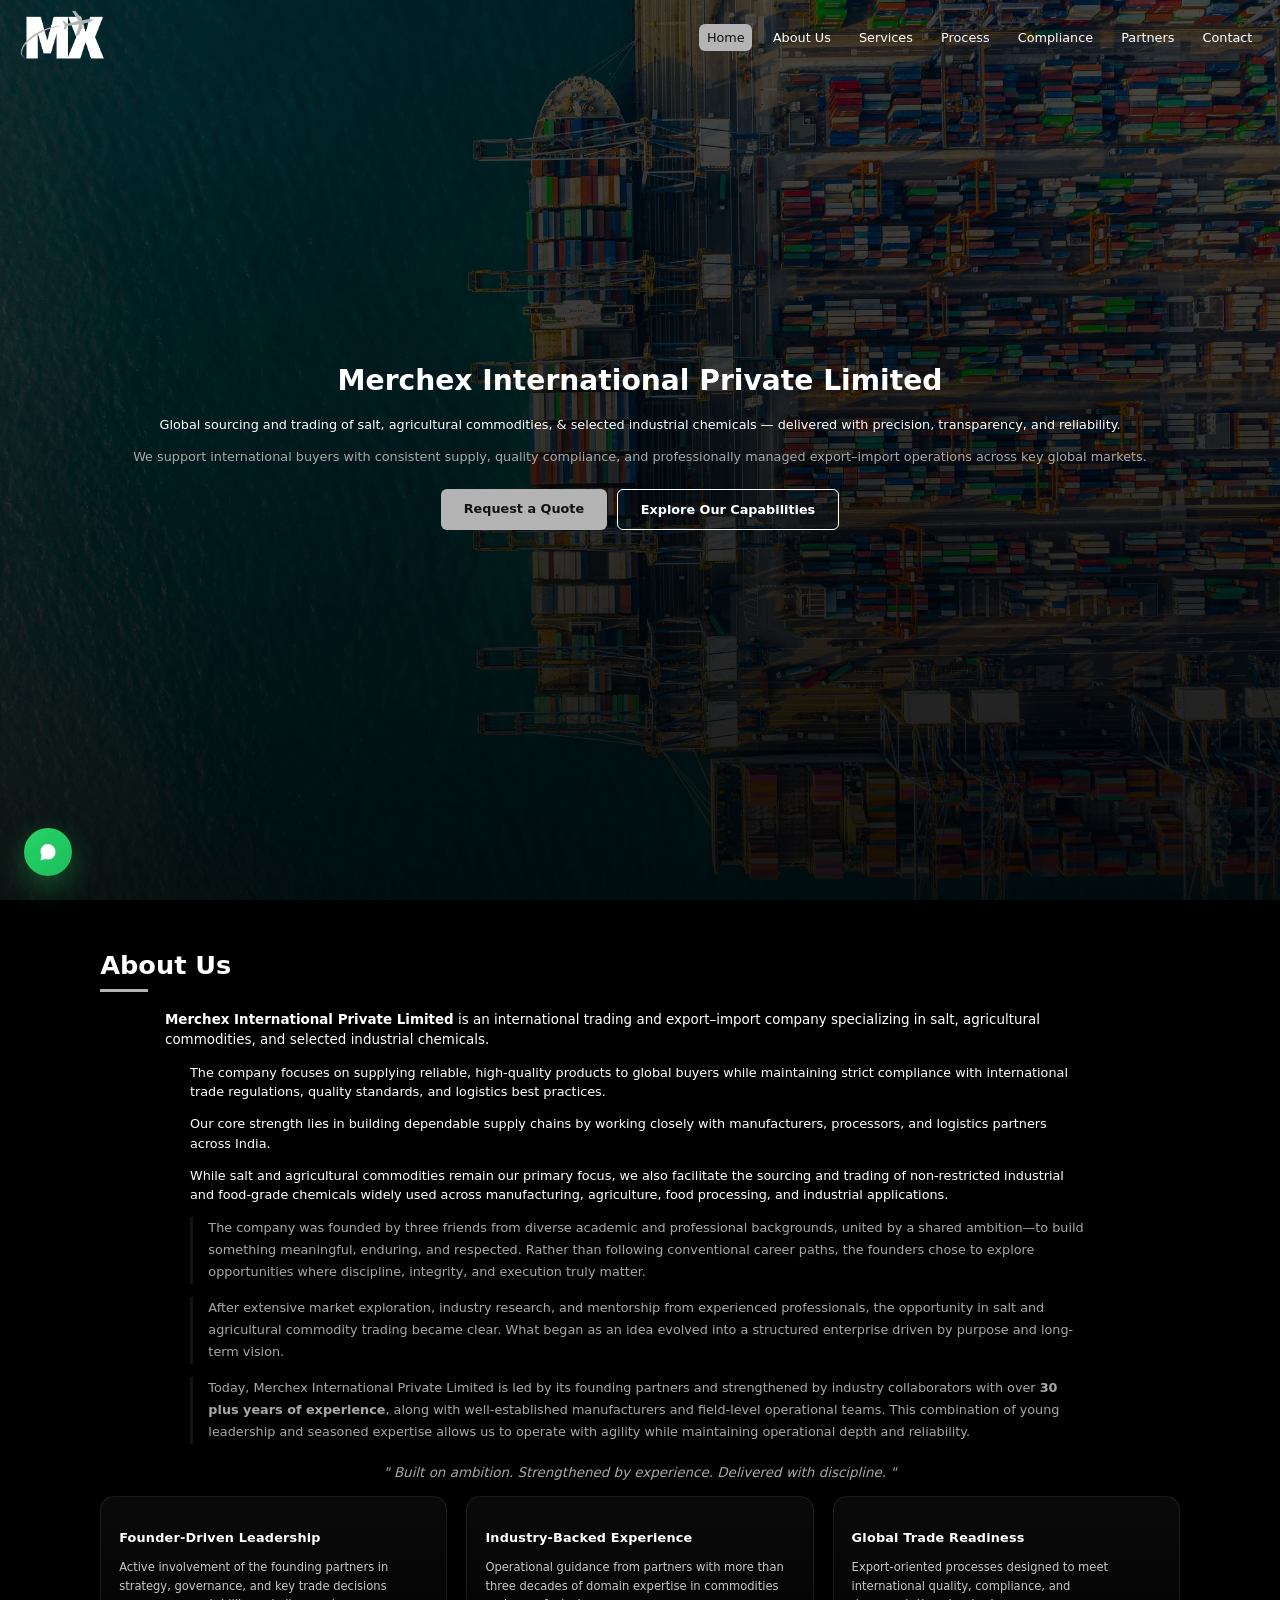
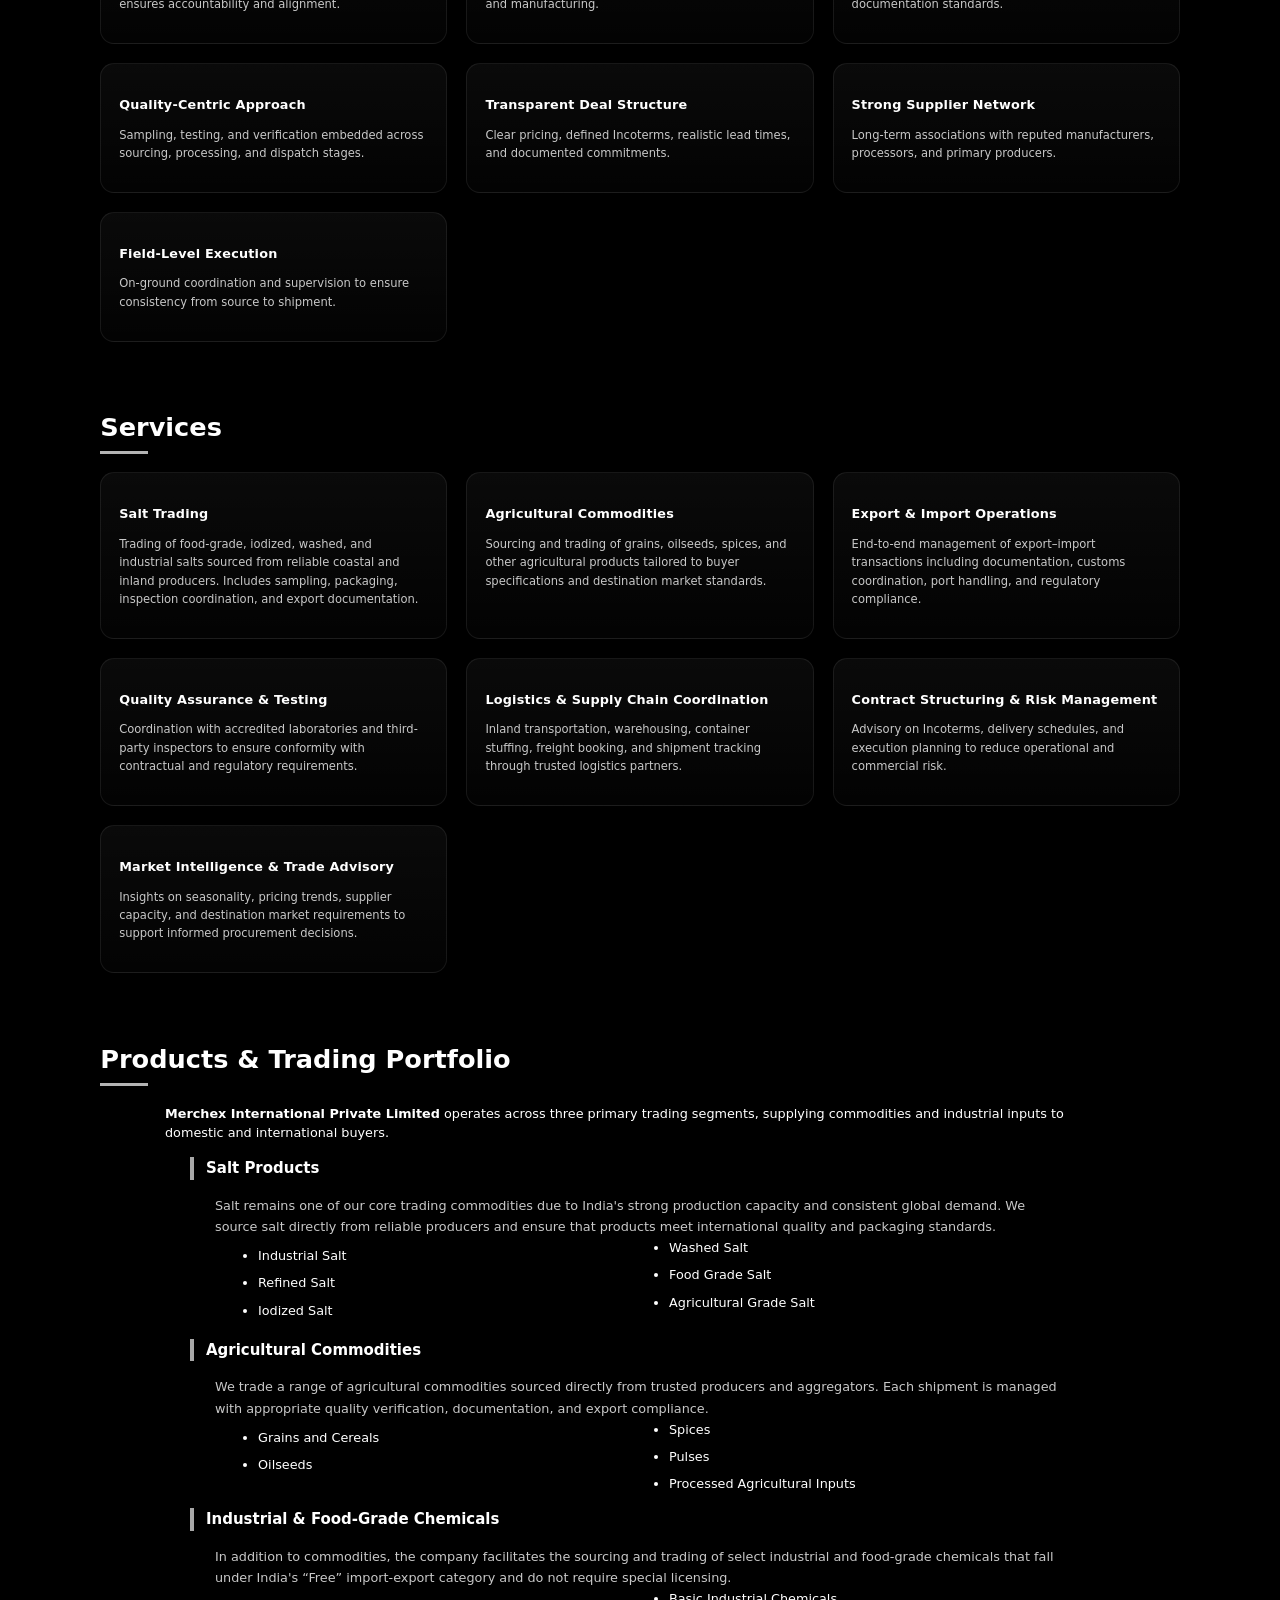
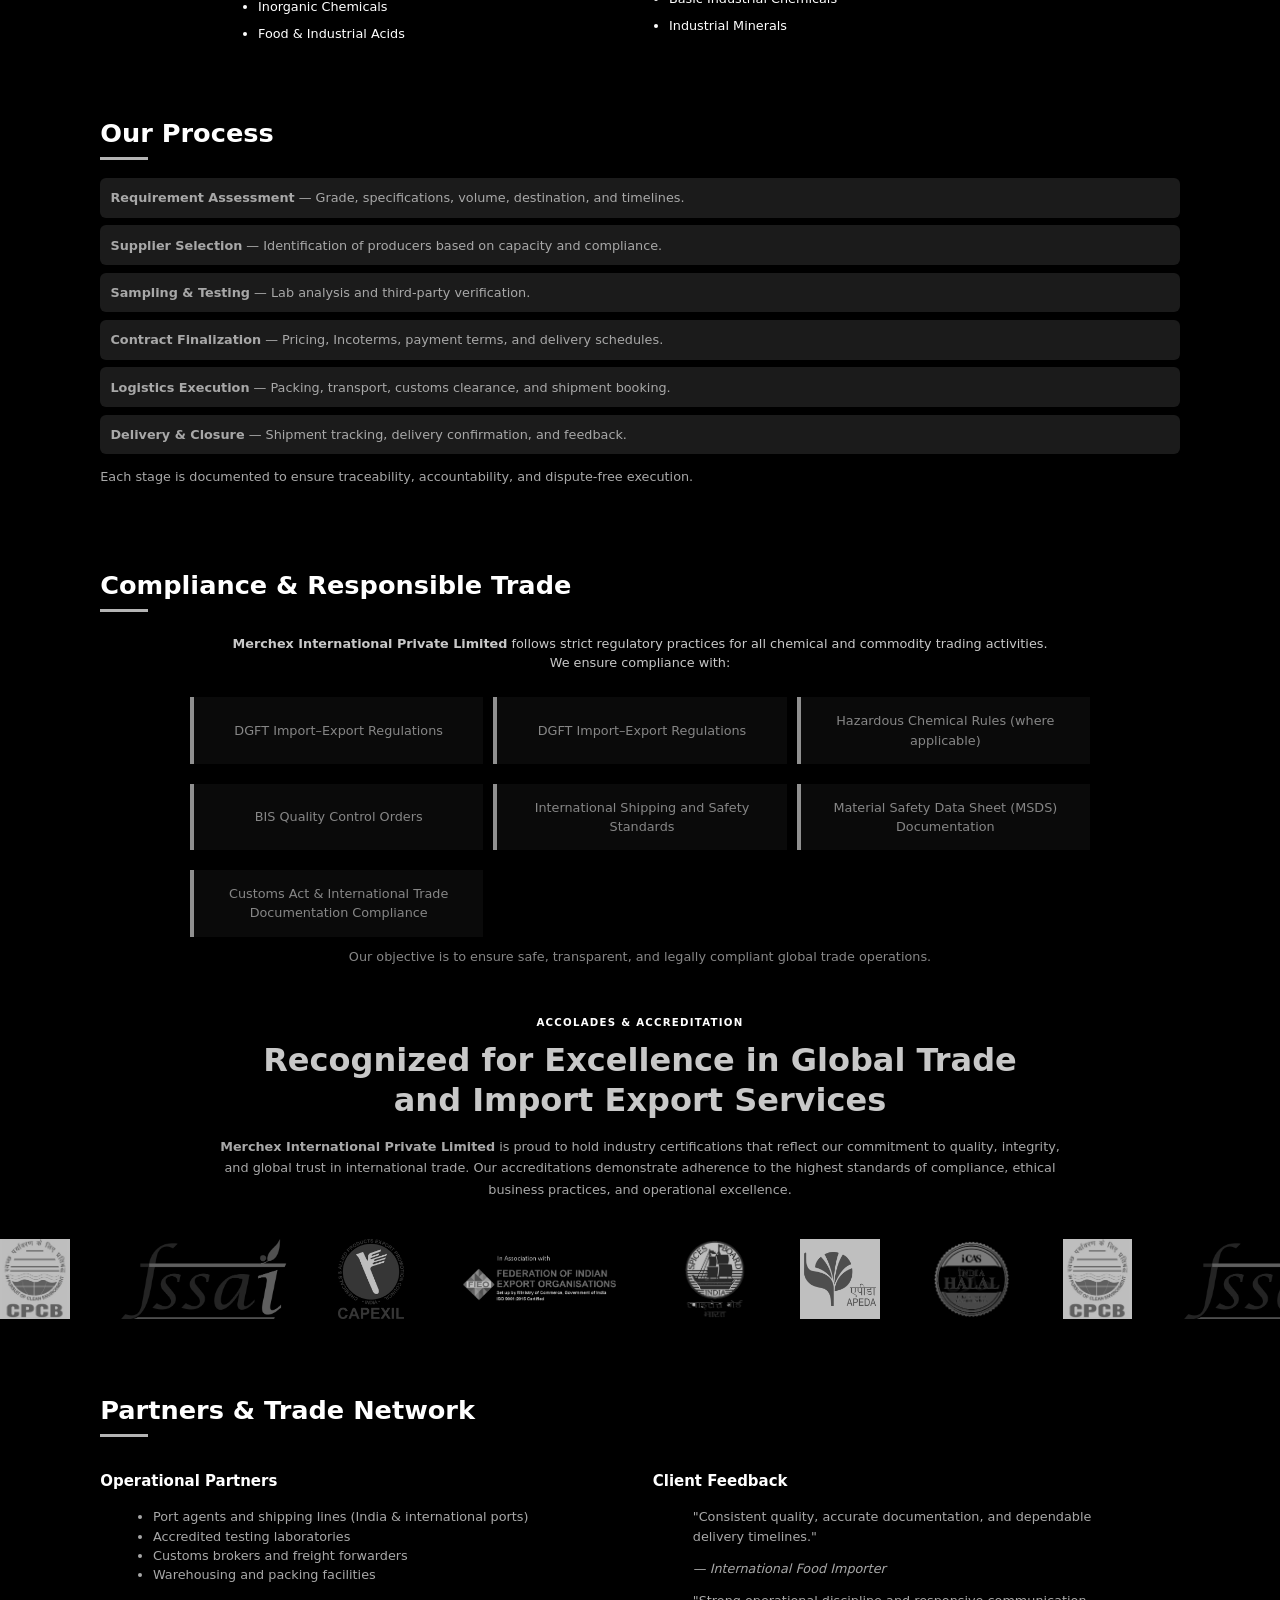
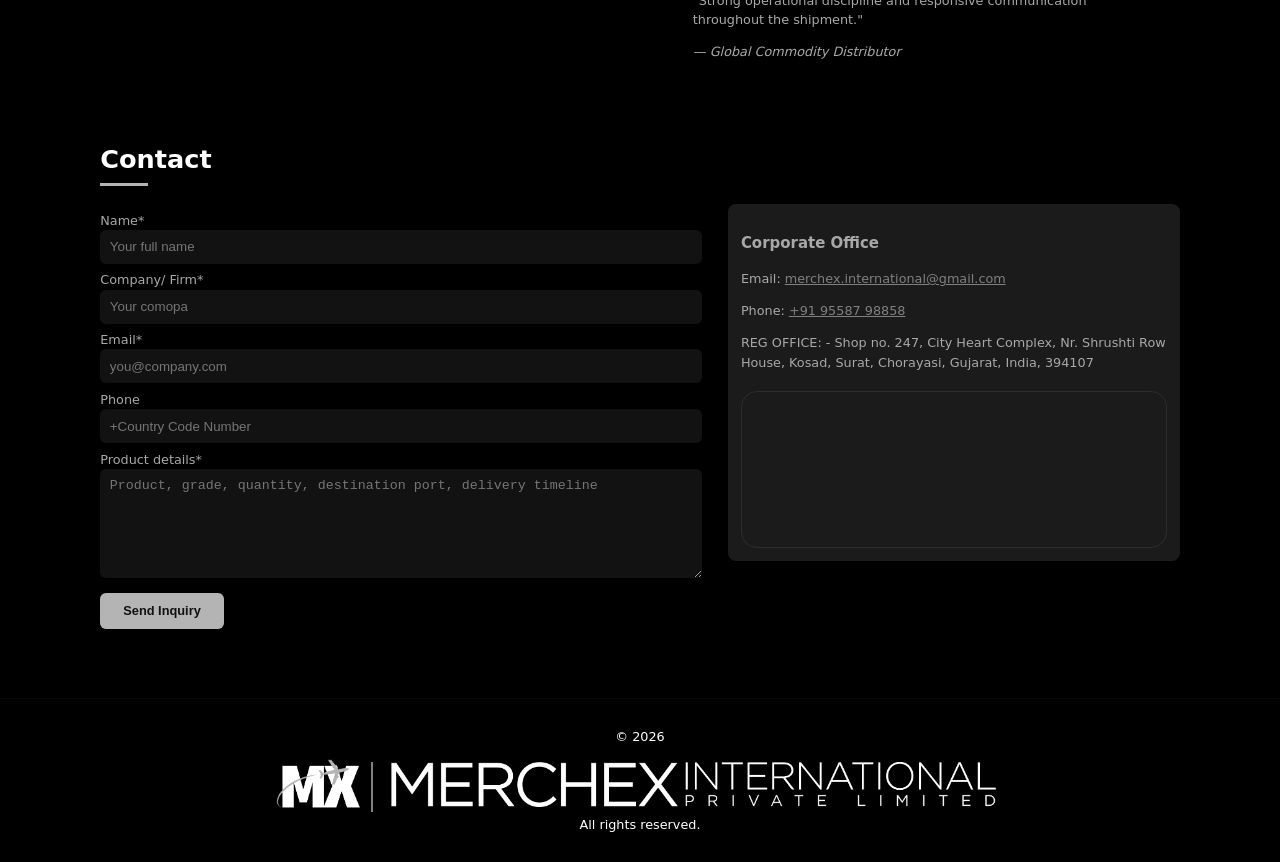
==== commit 0697e5c0: "push website" ====
--- a/index.html
+++ b/index.html
@@ -17,7 +17,7 @@
     <div class="preloader-inner">
       <img id="preloader-logo" src="image/placeholder.png" alt="Merchex International Private Limited logo"
         onerror="this.style.display='none'">
-      <div id="preloader-text" class="preloader-text">Merchex International Private Limited</div>
+      <!-- <div id="preloader-text" class="preloader-text">Merchex International Private Limited</div> -->
     </div>
   </div>
 
@@ -41,7 +41,9 @@
         <li><a href="#home" data-scroll>Home</a></li>
         <li><a href="#about" data-scroll>About Us</a></li>
         <li><a href="#services" data-scroll>Services</a></li>
+        <!-- <li><a href="#portfolio" data-scroll>Portfolio</a></li> -->
         <li><a href="#process" data-scroll>Process</a></li>
+        <li><a href="#compliance" data-scroll>Compliance</a></li>
         <li><a href="#partners" data-scroll>Partners</a></li>
         <li><a href="#contact" data-scroll>Contact</a></li>
       </ul>
@@ -56,7 +58,8 @@
       <div class="container hero-inner">
         <h1>Merchex International Private Limited</h1>
         <p class="lead">
-          Global sourcing and trading of <span class="accent">salt</span> &amp; agricultural commodities —
+          Global sourcing and trading of <span class="accent">salt, agricultural commodities,
+            &amp; selected industrial chemicals </span>—
           delivered with precision, transparency, and reliability.
         </p>
         <p class="muted">
@@ -76,9 +79,24 @@
         <h2 class="heading">About Us</h2>
 
         <p class="lead">
-          <strong> Merchex International Private Limited</strong> is a professionally managed trading and export–import company
-          specializing in salt and agricultural commodities, serving domestic and
-          international markets.
+          <strong>Merchex International Private Limited</strong> is an international trading and export–import company
+          specializing in salt, agricultural commodities, and selected industrial chemicals.
+        </p>
+
+        <p class="extraabout">
+          The company focuses on supplying reliable, high-quality products to global buyers while maintaining
+          strict compliance with international trade regulations, quality standards, and logistics best practices.
+        </p>
+
+        <p class="extraabout">
+          Our core strength lies in building dependable supply chains by working closely with manufacturers,
+          processors, and logistics partners across India.
+        </p>
+
+        <p class="extraabout">
+          While salt and agricultural commodities remain our primary focus, we also facilitate the sourcing and
+          trading of non-restricted industrial and food-grade chemicals widely used across manufacturing,
+          agriculture, food processing, and industrial applications.
         </p>
 
         <p class="story">
@@ -168,7 +186,6 @@
       </div>
     </section>
 
-
     <!-- Services -->
     <section id="services" class="section services">
       <div class="container">
@@ -235,6 +252,84 @@
       </div>
     </section>
 
+    <!-- Products & Trading Portfolio -->
+    <section id="portfolio" class="section portfolio">
+      <div class="container">
+
+        <h2 class="heading">Products & Trading Portfolio</h2>
+
+        <p class="lead">
+          <strong>Merchex International Private Limited</strong> operates across three primary trading segments,
+          supplying commodities and industrial inputs to domestic and
+          international buyers.
+        </p>
+
+        <!-- SALT -->
+        <div class="portfolio-block">
+          <h3>Salt Products</h3>
+
+          <p>
+            Salt remains one of our core trading commodities due to India's strong
+            production capacity and consistent global demand. We source salt
+            directly from reliable producers and ensure that products meet
+            international quality and packaging standards.
+          </p>
+
+          <ul class="portfolio-list">
+            <li>Industrial Salt</li>
+            <li>Refined Salt</li>
+            <li>Iodized Salt</li>
+            <li>Washed Salt</li>
+            <li>Food Grade Salt</li>
+            <li>Agricultural Grade Salt</li>
+          </ul>
+        </div>
+
+
+        <!-- AGRICULTURE -->
+        <div class="portfolio-block">
+          <h3>Agricultural Commodities</h3>
+
+          <p>
+            We trade a range of agricultural commodities sourced directly from
+            trusted producers and aggregators. Each shipment is managed with
+            appropriate quality verification, documentation, and export compliance.
+          </p>
+
+          <ul class="portfolio-list">
+            <li>Grains and Cereals</li>
+            <li>Oilseeds</li>
+            <li>Spices</li>
+            <li>Pulses</li>
+            <li>Processed Agricultural Inputs</li>
+          </ul>
+        </div>
+
+
+        <!-- CHEMICALS -->
+        <div class="portfolio-block">
+          <h3>Industrial & Food-Grade Chemicals</h3>
+
+          <p>
+            In addition to commodities, the company facilitates the sourcing and
+            trading of select industrial and food-grade chemicals that fall under
+            India's “Free” import-export category and do not require special
+            licensing.
+          </p>
+
+          <!-- <div class="chemical-grid"> -->
+
+          <ul class="portfolio-list">
+            <li>Inorganic Chemicals</li>
+            <li>Food & Industrial Acids</li>
+            <li>Basic Industrial Chemicals</li>
+            <li>Industrial Minerals</li>
+          </ul>
+
+        </div>
+
+      </div>
+    </section>
 
     <!-- Process -->
     <section id="process" class="section process">
@@ -256,39 +351,34 @@
       </div>
     </section>
 
-
-    <!-- Partners -->
-    <section id="partners" class="section partners">
-      <div class="container">
-        <h2 class="heading">Partners & Trade Network</h2>
-
-        <div class="grid-2">
-          <div>
-            <h3>Operational Partners</h3>
-            <ul class="muted">
-              <li>Port agents and shipping lines (India & international ports)</li>
-              <li>Accredited testing laboratories</li>
-              <li>Customs brokers and freight forwarders</li>
-              <li>Warehousing and packing facilities</li>
-            </ul>
-          </div>
-
-          <div>
-            <h3>Client Feedback</h3>
-            <blockquote>
-              <p>
-                "Consistent quality, accurate documentation, and dependable delivery timelines."
-              </p>
-              <cite>— International Food Importer</cite>
-            </blockquote>
-            <blockquote>
-              <p>
-                "Strong operational discipline and responsive communication throughout the shipment."
-              </p>
-              <cite>— Global Commodity Distributor</cite>
-            </blockquote>
-          </div>
-        </div>
+    <!-- Compliance -->
+    <section id="compliance" class="section compliance">
+      <div class="container">
+
+        <h2 class="heading">Compliance & Responsible Trade</h2>
+
+        <p>
+          <strong>Merchex International Private Limited</strong> follows strict regulatory practices for all chemical
+          and commodity trading activities.
+        </p>
+
+        <p>We ensure compliance with:</p>
+
+        <ul class="muted">
+          <li>DGFT Import–Export Regulations</li>
+          <li>DGFT Import–Export Regulations</li>
+          <li>Hazardous Chemical Rules (where applicable)</li>
+          <li>BIS Quality Control Orders</li>
+          <li>International Shipping and Safety Standards</li>
+          <li>Material Safety Data Sheet (MSDS) Documentation</li>
+          <li>Customs Act & International Trade Documentation Compliance</li>
+        </ul>
+
+        <p class="muted">
+          Our objective is to ensure safe, transparent, and legally compliant
+          global trade operations.
+        </p>
+
       </div>
     </section>
 
@@ -303,7 +393,8 @@
         </h2>
 
         <p class="description">
-          Merchex International Private Limited is proud to hold industry certifications that reflect our
+          <strong>Merchex International Private Limited</strong> is proud to hold industry certifications that reflect
+          our
           commitment to quality, integrity, and global trust in international trade.
           Our accreditations demonstrate adherence to the highest standards of
           compliance, ethical business practices, and operational excellence.
@@ -334,6 +425,40 @@
       </div>
     </section>
 
+    <!-- Partners -->
+    <section id="partners" class="section partners">
+      <div class="container">
+        <h2 class="heading">Partners & Trade Network</h2>
+
+        <div class="grid-2">
+          <div>
+            <h3>Operational Partners</h3>
+            <ul class="muted">
+              <li>Port agents and shipping lines (India & international ports)</li>
+              <li>Accredited testing laboratories</li>
+              <li>Customs brokers and freight forwarders</li>
+              <li>Warehousing and packing facilities</li>
+            </ul>
+          </div>
+
+          <div>
+            <h3>Client Feedback</h3>
+            <blockquote class="muted">
+              <p>
+                "Consistent quality, accurate documentation, and dependable delivery timelines."
+              </p>
+              <cite>— International Food Importer</cite>
+            </blockquote>
+            <blockquote class="muted">
+              <p>
+                "Strong operational discipline and responsive communication throughout the shipment."
+              </p>
+              <cite>— Global Commodity Distributor</cite>
+            </blockquote>
+          </div>
+        </div>
+      </div>
+    </section>
 
     <!-- Contact -->
     <section id="contact" class="section contact-section">
@@ -355,7 +480,7 @@
             <input id="phone" name="phone" type="tel" placeholder="+Country Code Number" />
 
             <label for="message">Product details*</label>
-            <textarea id="message" name="message" rows="7" required
+            <textarea id="message" name="message" rows="6" required
               placeholder="Product, grade, quantity, destination port, delivery timeline"></textarea>
 
             <button type="submit" class="btn">Send Inquiry</button>
@@ -365,10 +490,10 @@
           <aside class="contact-info">
             <h3>Corporate Office</h3>
             <p>Email: <a href="mailto:merchex.international@gmail.com">merchex.international@gmail.com</a></p>
-            <p>Phone: <a href="tel:919558798858">+91 95587 98858</a></p>
+            <p>Phone: <a href="tel:91 95587 98858">+91 95587 98858</a></p>
             <p class="muted">
-              Our Location: Merchex International Private Limited operates from India, supporting domestic and
-              international trade operations through major ports and logistics hubs.
+              REG OFFICE: - Shop no. 247, City Heart Complex, Nr. Shrushti Row House, Kosad, Surat,
+                Chorayasi, Gujarat, India, 394107
             </p>
 
             <div class="map-wrapper">
@@ -384,17 +509,12 @@
     </section>
 
     <!-- WhatsApp Floating Button -->
-    <a
-      href="https://wa.me/919316398858?text=Hello!!,%20I%20would%20like%20to%20inquire."
-      class="whatsapp-float"
-      target="_blank"
-      aria-label="Chat on WhatsApp"
-    >
+    <a href="https://wa.me/919316398858?text=Hello!!,%20I%20would%20like%20to%20inquire." class="whatsapp-float"
+      target="_blank" aria-label="Chat on WhatsApp">
       <span class="whatsapp-icon">
         <svg viewBox="0 0 32 32" aria-hidden="true">
           <path fill="currentColor"
-            d="M19.11 17.2c-.3-.15-1.76-.87-2.03-.97-.27-.1-.47-.15-.67.15-.2.3-.77.97-.95 1.17-.17.2-.35.22-.65.07-.3-.15-1.27-.47-2.42-1.5-.9-.8-1.5-1.78-1.68-2.08-.17-.3-.02-.47.13-.62.13-.13.3-.35.45-.52.15-.17.2-.3.3-.5.1-.2.05-.37-.02-.52-.07-.15-.67-1.62-.92-2.22-.24-.58-.48-.5-.67-.5h-.57c-.2 0-.52.07-.8.37-.27.3-1.05 1.02-1.05 2.5s1.08 2.9 1.23 3.1c.15.2 2.12 3.23 5.15 4.53.72.3 1.28.48 1.72.62.72.23 1.37.2 1.88.12.57-.08 1.76-.72 2.01-1.42.25-.7.25-1.3.17-1.42-.08-.12-.27-.2-.57-.35zM16.04 3C9.42 3 4.04 8.38 4.04 15c0 2.32.67 4.49 1.82 6.33L4 29l7.86-1.82a11.93 11.93 0 004.18.75c6.62 0 12-5.38 12-12S22.66 3 16.04 3z"
-          />
+            d="M19.11 17.2c-.3-.15-1.76-.87-2.03-.97-.27-.1-.47-.15-.67.15-.2.3-.77.97-.95 1.17-.17.2-.35.22-.65.07-.3-.15-1.27-.47-2.42-1.5-.9-.8-1.5-1.78-1.68-2.08-.17-.3-.02-.47.13-.62.13-.13.3-.35.45-.52.15-.17.2-.3.3-.5.1-.2.05-.37-.02-.52-.07-.15-.67-1.62-.92-2.22-.24-.58-.48-.5-.67-.5h-.57c-.2 0-.52.07-.8.37-.27.3-1.05 1.02-1.05 2.5s1.08 2.9 1.23 3.1c.15.2 2.12 3.23 5.15 4.53.72.3 1.28.48 1.72.62.72.23 1.37.2 1.88.12.57-.08 1.76-.72 2.01-1.42.25-.7.25-1.3.17-1.42-.08-.12-.27-.2-.57-.35zM16.04 3C9.42 3 4.04 8.38 4.04 15c0 2.32.67 4.49 1.82 6.33L4 29l7.86-1.82a11.93 11.93 0 004.18.75c6.62 0 12-5.38 12-12S22.66 3 16.04 3z" />
         </svg>
       </span>
 
@@ -408,7 +528,15 @@
   <footer class="site-footer">
     <div class="container footer-inner">
       <p>
-        &copy; <span id="year"></span> Merchex International Private Limited All rights reserved.
+        &copy; <span id="year"></span>
+      <div style="display:flex; align-items:center; justify-content: center;">
+        <div><img src="image/logo.png" alt="Merchex International Private Limited logo" class="footer-logo1"
+            id="logo-header" onerror="this.style.display='none'"></div>
+        <div style="border-left:2px solid gray; height:50px; margin:0 10px;"></div>
+        <div><img src="image/placeholder.png" alt="Merchex International Private Limited logo" class="footer-logo2"
+            id="logo-header" onerror="this.style.display='none'"></div>
+      </div>
+      All rights reserved.
       </p>
     </div>
   </footer>
--- a/style.css
+++ b/style.css
@@ -8,6 +8,10 @@
   --accent: #b4b4b4;   /*off white */
   --white: #ffffff;
   --max-w: 1100px;
+  --width1: 950px;
+  --width2: 900px;
+  --width3: 850px;
+  --width4: 800px;
   --radius: 8px;
 }
 
@@ -19,6 +23,11 @@
 html,
 body {
   height: 100%
+}
+
+html{
+  font-size: 80%;
+  scroll-behavior: smooth;
 }
 
 body {
@@ -34,7 +43,7 @@
 .container {
   max-width: var(--max-w);
   margin: 0 auto;
-  padding: 0 1rem
+  padding: 0 0.8rem
 }
 
 /* Preloader */
@@ -83,14 +92,17 @@
   display: flex;
   justify-content: space-between;
   align-items: center;
-  padding: 10px 15px;
+  padding: 10px 20px;
   background: rgba(0, 0, 0, 0.6);
-  backdrop-filter: blur(8px);
-  transition: top 0.4s ease-in-out;
+  /* backdrop-filter: blur(8px); */
+  background: transparent;
+  overflow: visible;
+  transition: all 0.45s cubic-bezier(.4,0,.2,1);
   z-index: 1000;
 }
+
 .navbar.scrolled {
-  background: rgba(0, 0, 0, 0.6);
+  background: rgba(82, 82, 82, 0.1);
   backdrop-filter: blur(8px);
 }
 
@@ -105,6 +117,14 @@
   background: linear-gradient(180deg, rgba(0, 0, 0, 0.65), rgba(0, 0, 0, 0.35))
 }
 
+
+
+.navbar * {
+  position: relative;
+  z-index: 1;
+}
+
+
 .brand {
   display: flex;
   align-items: center;
@@ -112,6 +132,13 @@
 }
 
 .logo {
+  height: 50px
+}
+
+.footer-logo1 {
+  height: 50px
+}
+.footer-logo2 {
   height: 45px
 }
 
@@ -126,7 +153,8 @@
   border: 0;
   color: var(--white);
   font-size: 1.2rem;
-  float: right
+  float: right;
+  z-index: 2;
 }
 
 .nav-links {
@@ -157,7 +185,7 @@
   display: flex;
   align-items: center;
   justify-content: center;
-  background-image: linear-gradient(rgba(0, 0, 0, .6), rgba(0, 0, 0, .45)), url('/image/background.webp');
+  background-image: linear-gradient(rgba(0, 0, 0, .7), rgba(0, 0, 0, 0.9)), url('./image/background.png');
   background-size: cover;
   background-position: center;
   padding: 3rem 0
@@ -174,8 +202,10 @@
 }
 
 
+
                           .about .lead {
-                            width: 950px;
+                            max-width: var(--width1);
+                            width: 100%;
                             font-size: 1.05rem;
                             font-weight: 500;
                             color: var(--white);
@@ -184,15 +214,22 @@
                             margin: 0 auto 1rem
                           }
                           
+                          .about .extraabout {
+                            max-width: var(--width2);
+                            /* line-height: 1.5; */
+                            margin-bottom: 1.2rem;
+                            margin: 0 auto 1rem;
+                          } 
+
                           .about .story {
-                            max-width: 900px;
+                            max-width: var(--width2);
                             line-height: 1.75;
                             color: var(--muted);
                             margin-bottom: 1.2rem;
-                            margin: 0 auto 1rem
+                            margin: 0 auto 1rem;
                           }                            
 
-                          .about .container > p:not(.lead, .muted) {
+                          .about .container > p:not(.lead, .muted, .extraabout) {
                             border-left: 3px solid rgba(255, 255, 255, 0.08);
                             padding-left: 1.2rem;
                           }
@@ -253,15 +290,19 @@
   justify-content: center
 }
 
+button,
 .btn {
   background: var(--accent);
   color: #111;
-  padding: 0.7rem 1rem;
+  padding: 0.8rem 1.8rem;
+  margin: 10px 0px;
   border-radius: 6px;
   text-decoration: none;
   border: 0;
+  font-size: 1rem;
   font-weight: 600;
-  cursor: pointer
+  cursor: pointer;
+  transition: all 0.25s ease;
 }
 
 .btn.ghost {
@@ -271,20 +312,87 @@
 }
 
 .btn:hover {
-  opacity: .95;
-  transform: translateY(-2px)
-}
+  transform: translateY(-2px);
+  box-shadow: 0 5px 10px rgba(0,0,0,0.25);
+}
+
+                                    /* PRODUCTS & TRADING PORTFOLIO */
+
+                                    .portfolio .lead {
+                                      max-width: var(--width1);
+                                      margin: auto;
+                                      /* margin-bottom: 70px; */
+                                      color: var(--white);
+                                    }
+
+                                    /* Section blocks */
+
+                                    .portfolio-block {
+                                      max-width: var(--width2);
+                                      margin: 0px auto 0px;
+                                    }
+
+                                    .portfolio-block h3 {
+                                      /* font-size: 55px; */
+                                      margin-bottom: 15px;
+                                      border-left: 4px solid var(--muted);
+                                      padding-left: 12px;
+                                    }
+
+                                    .portfolio-block p {
+                                      max-width: var(--width3);
+                                      margin: auto;
+                                      color: var(--muted1);
+                                      line-height: 1.7;
+                                    }
+
+                                    /* Lists */
+
+                                    .portfolio-list {
+                                      max-width: var(--width4);
+                                      margin: auto;
+                                      columns: 2;
+                                      column-gap: 40px;
+                                      padding-left: 18px;
+                                    }
+
+                                    .portfolio-list li {
+                                      margin-top: 8px;
+                                      margin-bottom: 8px;
+                                    }
+
+                                    /* Chemicals grid */
+
+                                    .chemical-grid {
+                                      display: grid;
+                                      grid-template-columns: repeat(auto-fit, minmax(200px,1fr));
+                                      gap: 30px;
+                                      margin-top: 25px;
+                                    }
+
+                                    .chemical-grid h4 {
+                                      margin-bottom: 8px;
+                                      font-size: 16px;
+                                    }
+
+                                    .chemical-grid ul {
+                                      padding-left: 18px;
+                                    }
+
+                                    .chemical-grid li {
+                                      margin-bottom: 6px;
+                                    }
 
 /* Sections */
 .section {
-  padding: 2rem 0
+  padding: 1.6rem 0
 }
 
 .heading {
   position: relative;
   color: var(--white);
   font-size: 2rem;
-  margin: 0 0 1rem;
+  margin: 2rem 0 2rem;
   font-weight: 600
 }
 
@@ -314,6 +422,52 @@
   color: var(--muted)
 }
 
+                        /* COMPLIANCE SECTION */
+
+                        .compliance {
+                          color: var(--muted1);
+                          /* padding: 80px 0; */
+                        }
+
+                        .compliance .heading {
+                          /* text-align: center; */
+                          margin-bottom: 30px;
+                          color: #ffffff;
+                        }
+
+                        .compliance p {
+                          max-width: var(--width1);
+                          margin: auto;
+                          text-align: center;
+                        }
+
+                        .compliance ul {
+                          display: grid;
+                          grid-template-columns: repeat(auto-fit, minmax(250px,1fr));
+                          /* gap: 30px; */
+                          /* row-gap: 30px; */
+                          column-gap: 10px;
+                          max-width: var(--width2);
+                          margin: 15px auto auto;
+                          padding: 0;
+                          list-style: none;
+                        }
+
+                        .compliance li {
+                          display: grid;
+                          align-items: center;
+                          background: rgba(255,255,255,0.05);
+                          padding: 14px 18px;
+                          margin-top: 10px;
+                          margin-bottom: 10px;
+                          border-left: 4px solid var(--accent);
+                        }
+
+                        .compliance .muted {
+                          text-align: center;
+                          opacity: 0.8;
+                        }
+
 /* Partners & testimonials */
 .partners ul {
   color: var(--muted);
@@ -336,21 +490,21 @@
 
                           /* Accolades Section */
                           .accolades {
-                            padding: 5rem 0 4rem;
+                            padding: 2rem 0 2rem;
                             background: var(--bg);
                             text-align: center;
                             overflow: hidden;
                           }
 
                           .accolades .container {
-                            max-width: 1100px;
+                            max-width: var(--max-w);
                             margin: 0 auto;
                             padding: 0 1.5rem;
                           }
 
                           .accolades .eyebrow {
                             display: inline-block;
-                            font-size: 0.85rem;
+                            font-size: 0.8rem;
                             font-weight: 600;
                             letter-spacing: 0.12em;
                             text-transform: uppercase;
@@ -359,15 +513,15 @@
                           }
 
                           .accolades .title {
-                            font-size: clamp(1.8rem, 3vw, 2.6rem);
+                            font-size: clamp(1.8rem, 3vw, 2.5rem);
                             font-weight: 700;
                             line-height: 1.25;
                             color: var(--muted1);
-                            margin-bottom: 1.25rem;
+                            margin: 0px auto 1.25rem;
                           }
 
                           .accolades .description {
-                            max-width: 860px;
+                            max-width: var(--width3);
                             margin: 0 auto 3rem;
                             font-size: 1rem;
                             line-height: 1.7;
@@ -491,8 +645,8 @@
 
           /* Icon */
           .whatsapp-icon {
-            width: 36px;
-            height: 36px;
+            width: 28px;
+            height: 28px;
             display: grid;
             place-items: center;
             color: #ffffff;
@@ -526,18 +680,6 @@
           /* Subtle lift on hover */
           .whatsapp-float:hover {
             box-shadow: 0 14px 36px rgba(37, 211, 102, 0.45);
-          }
-
-          /* Mobile behavior */
-          @media (max-width: 768px) {
-            .whatsapp-text {
-              display: none;
-            }
-
-            .whatsapp-float {
-              padding: 12px;
-              border-radius: 50%;
-            }
           }
 
 /* Footer */
@@ -571,27 +713,57 @@
 }
 
 /* Responsive */
+@media (max-width: 600px) {
+  .about .lead,
+  .about .story,
+  .about .muted {
+    font-size: 0.95rem;
+    padding: 0 1rem;   /* add breathing room on small screens */
+  }
+}
+
 @media(max-width:900px) {
-  .grid-2 {
+
+}
+
+@media(max-width:900px) {
+    .grid-2 {
     grid-template-columns: 1fr
   }
 
   .contact-grid {
     grid-template-columns: 1fr
   }
-}
-
-@media(max-width:720px) {
+
   .nav-links {
     display: none;
     position: absolute;
     right: 12px;
     top: 64px;
+    width: 200px;
     flex-direction: column;
     background: rgba(10, 10, 10, 0.95);
     padding: 0.75rem;
+    gap: 0.5rem;
     text-align: right;
-    border-radius: 8px
+    border-radius: 10px;
+    box-shadow: 0 10px 30px rgba(0,0,0,0.35);
+  }
+  
+  .nav-toggle {
+    display: block;
+    font-size: 1.6rem;
+    cursor: pointer;
+  }
+
+  .nav-links a {
+    display: block;
+    padding: 8px 10px;
+  }
+
+  /* When menu is open */
+  .nav-links.show {
+    display: flex;
   }
 
 /* Responsive tweaks */
